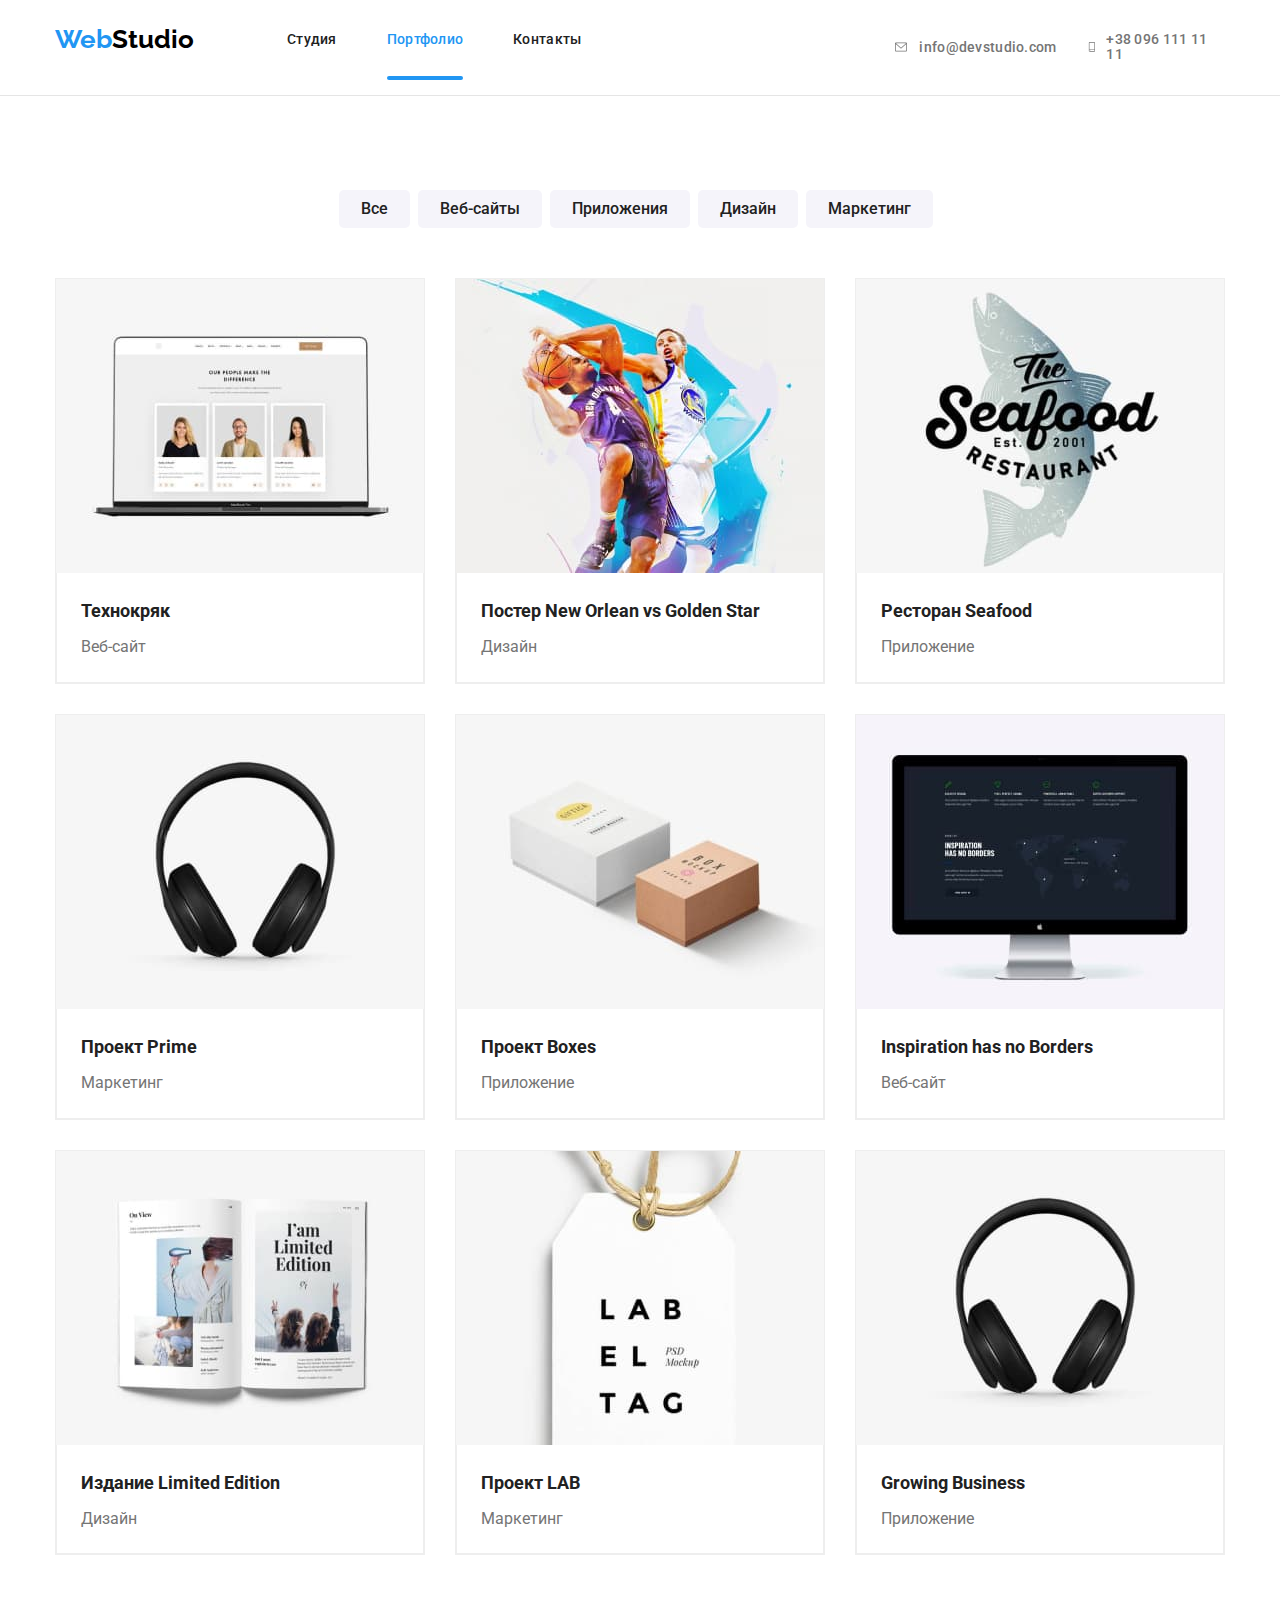
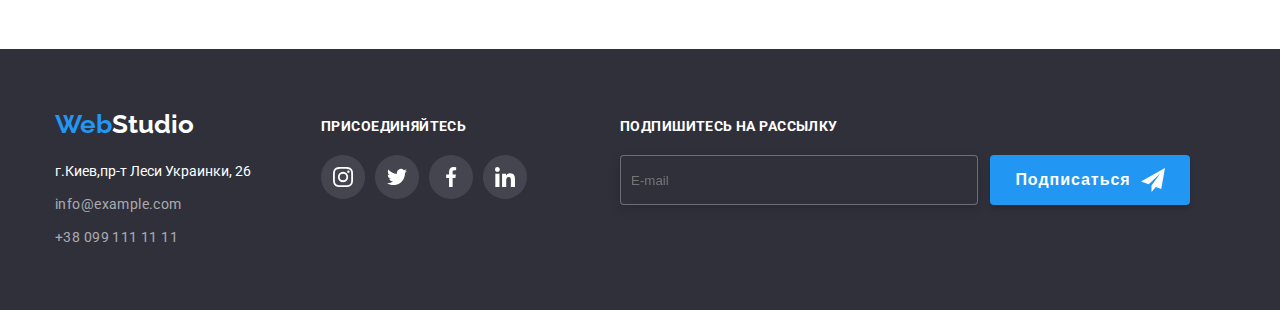
==== portfolio.html @ 4535de9e "Копия Д.З. №7" ====
<!DOCTYPE html>
<html lang="en">

<head>
    <meta charset="UTF-8">
    <meta http-equiv="X-UA-Compatible" content="IE=edge">
    <meta name="viewport" content="width=device-width, initial-scale=1.0">
    <title>Портфолио</title>
    <link
        href="https://fonts.googleapis.com/css2?family=Raleway:wght@700&family=Roboto:wght@400;500;700;900&display=swap"
        rel="stylesheet">
    <link rel="stylesheet" href="https://cdnjs.cloudflare.com/ajax/libs/modern-normalize/1.1.0/modern-normalize.min.css"
        integrity="sha512-wpPYUAdjBVSE4KJnH1VR1HeZfpl1ub8YT/NKx4PuQ5NmX2tKuGu6U/JRp5y+Y8XG2tV+wKQpNHVUX03MfMFn9Q=="
        crossorigin="anonymous" referrerpolicy="no-referrer" />
    <link rel="stylesheet" href="./CSS/main.min.css">
</head>

<body class="page">
    <!--Шапка с основной навигацией-->
    <header class="header">
        <div class="container site-header">
            <nav class="site-header__nav">
                <a href="./index.html" class="site-header__logo"><span class="site-header__logo--web">Web</span><span
                        class="site-header__logo--studio">Studio</span></a>
                <ul class="site-navigation">
                    <li class="site-navigation__reference"><a href="./index.html"
                            class="site-navigation__reference--link">Студия</a></li>
                    <li class="site-navigation__reference"><a href="./portfolio.html"
                            class="site-navigation__reference--current"> Портфолио</a></li>
                    <li class="site-navigation__reference"><a href=""
                            class="site-navigation__reference--last">Контакты</a>
                    </li>
                </ul>

            </nav>

            <ul class="header-contacts">
                <li class="header-contacts__contact"><a href="mailto:info@devstudio.com" class="header-contacts__mail">
                        <svg class="header-contacts__mail--icon" width="16" height="12">
                            <use href="./images/symbol.svg#envelope"></use>
                        </svg>info@devstudio.com</a>
                </li>
                <li class="header-contacts__contact"><a href="tel:+380961111111" class="header-contacts__phone"> <svg
                            class="header-contacts__phone--icon" width="10" height="16">
                            <use href="./images/symbol.svg#smartphone"></use>
                        </svg>+38 096 111 11 11</a></li>
            </ul>
        </div>
    </header>
    <!-- Основной контент -->
    <main>
        <!-- Секция фильтра -->
        <section class="section">

            <h1 class="hidden">Портфолио</h1>

            <div class="container">
                <ul class="list-btn">
                    <li class="button"> <button type="button" class="btn">Все</button></li>
                    <li class="button"> <button type="button" class="btn">Веб-сайты</button></li>
                    <li class="button"> <button type="button" class="btn">Приложения</button></li>
                    <li class="button"> <button type="button" class="btn">Дизайн</button></li>
                    <li class="button"> <button type="button" class="btn">Маркетинг</button></li>
                </ul>

                <!--секция карточек-->

                <ul class="portfolio">
                    <div class="portfolio__card">
                        <li class="portfolio__element">
                            <div class="portfolio__conteiner">
                                <p class="portfolio__text">
                                    Ресурс предлагает комплексные предложения с разным уровнем функционала и сервисов.
                                    Все это позволит посетителю получить
                                    исчерпывающие сведения о компании или частном лице.
                                </p>
                            </div>

                            <img src="./images/technocrack.jpg" alt="Открытый MacBook" width="370"
                                class="portfolio__images" />
                            <div class="portfolio__title">
                                <h2 class="portfolio__header">Технокряк</h2>
                                <p class="portfolio__desc">Веб-сайт</p>
                            </div>


                        </li>
                    </div>
                    <div class="portfolio__card">
                        <li class="portfolio__element">
                            <div class="portfolio__conteiner">
                                <p class="portfolio__text">
                                    Ресурс предлагает комплексные предложения с разным уровнем функционала и сервисов.
                                    Все это позволит посетителю получить
                                    исчерпывающие сведения о компании или частном лице.
                                </p>
                            </div>
                            <img src="./images/poster.jpg" alt="Два человека играют в баскетбол" width="370"
                                class="portfolio__images" />
                            <div class="portfolio__title">
                                <h2 class="portfolio__header">Постер New Orlean vs Golden Star</h2>
                                <p class="portfolio__desc">Дизайн</p>
                            </div>

                        </li>
                    </div>
                    <div class="portfolio__card">
                        <li class="portfolio__element">
                            <div class="portfolio__conteiner">
                                <p class="portfolio__text">
                                    Ресурс предлагает комплексные предложения с разным уровнем функционала и сервисов.
                                    Все это позволит посетителю получить
                                    исчерпывающие сведения о компании или частном лице.
                                </p>
                            </div>
                            <img src="./images/restaurant.jpg" alt="Логотип ресторана с рыбой" width="370"
                                class="portfolio__images" />
                            <div class="portfolio__title">
                                <h2 class="portfolio__header">Ресторан Seafood</h2>
                                <p class="portfolio__desc">Приложение</p>
                            </div>

                        </li>
                    </div>
                    <div class="portfolio__card">
                        <li class="portfolio__element">
                            <div class="portfolio__conteiner">
                                <p class="portfolio__text">
                                    Ресурс предлагает комплексные предложения с разным уровнем функционала и сервисов.
                                    Все это позволит посетителю получить
                                    исчерпывающие сведения о компании или частном лице.
                                </p>
                            </div>
                            <img src="./images/prime.jpg" alt="чёрные наушники" width="370" class="portfolio__images" />
                            <div class="portfolio__title">
                                <h2 class="portfolio__header">Проект Prime</h2>
                                <p class="portfolio__desc">Маркетинг</p>
                            </div>

                        </li>
                    </div>
                    <div class="portfolio__card">
                        <li class="portfolio__element">
                            <div class="portfolio__conteiner">
                                <p class="portfolio__text">
                                    Ресурс предлагает комплексные предложения с разным уровнем функционала и сервисов.
                                    Все это позволит посетителю получить
                                    исчерпывающие сведения о компании или частном лице.
                                </p>
                            </div>
                            <img src="./images/boxes.jpg" alt="белая и коричневые коробки" width="370"
                                class="portfolio__images" />
                            <div class="portfolio__title">
                                <h2 class="portfolio__header">Проект Boxes</h2>
                                <p class="portfolio__desc">Приложение</p>
                            </div>

                        </li>
                    </div>
                    <div class="portfolio__card">
                        <li class="portfolio__element">
                            <div class="portfolio__conteiner">
                                <p class="portfolio__text">
                                    Ресурс предлагает комплексные предложения с разным уровнем функционала и сервисов.
                                    Все это позволит посетителю получить
                                    исчерпывающие сведения о компании или частном лице.
                                </p>
                            </div>
                            <img src="./images/Inspiration.jpg" alt="iMac" width="370" class="portfolio__images" />
                            <div class="portfolio__title">
                                <h2 class="portfolio__header">Inspiration has no Borders</h2>
                                <p class="portfolio__desc">Веб-сайт</p>
                            </div>

                        </li>
                    </div>
                    <div class="portfolio__card">
                        <li class="portfolio__element">
                            <div class="portfolio__conteiner">
                                <p class="portfolio__text">
                                    Ресурс предлагает комплексные предложения с разным уровнем функционала и сервисов.
                                    Все это позволит посетителю получить
                                    исчерпывающие сведения о компании или частном лице.
                                </p>
                            </div>
                            <img src="./images/edition.jpg" alt="открытый журнал" width="370"
                                class="portfolio__images" />
                            <div class="portfolio__title">
                                <h2 class="portfolio__header">Издание Limited Edition</h2>
                                <p class="portfolio__desc">Дизайн</p>
                            </div>

                        </li>
                    </div>
                    <div class="portfolio__card">
                        <li class="portfolio__element">
                            <div class="portfolio__conteiner">
                                <p class="portfolio__text">
                                    Ресурс предлагает комплексные предложения с разным уровнем функционала и сервисов.
                                    Все это позволит посетителю получить
                                    исчерпывающие сведения о компании или частном лице.
                                </p>
                            </div>
                            <img src="./images/lab.jpg" alt="бирка" width="370" class="portfolio__images" />
                            <div class="portfolio__title">
                                <h2 class="portfolio__header">Проект LAB</h2>
                                <p class="portfolio__desc">Маркетинг</p>
                            </div>

                        </li>
                    </div>
                    <div class="portfolio__card">
                        <li class="portfolio__element">
                            <div class="portfolio__conteiner">
                                <p class="portfolio__text">
                                    Ресурс предлагает комплексные предложения с разным уровнем функционала и сервисов.
                                    Все это позволит посетителю получить
                                    исчерпывающие сведения о компании или частном лице.
                                </p>
                            </div>
                            <img src="./images/prime.jpg" alt="открыты MacBook с Веб-сайт Growing Business" width="370"
                                class="portfolio__images" />
                            <div class="portfolio__title">
                                <h2 class="portfolio__header">Growing Business</h2>
                                <p class="portfolio__desc">Приложение</p>
                            </div>

                        </li>
                    </div>
                </ul>
            </div>

        </section>
    </main>
    <!--Подвал-->
    <footer class="footer">
        <div class="container basement-nav">
            <div class="footer-contacts">
                <div class="footer-logo">
                    <a href="" class="footer-logo__link"><span class="footer-logo__link--web">Web</span><span
                            class="footer-logo__link--studio">Studio</span></a>
                </div>
                <address class="footer-address">
                    <ul class="footer-address__list">
                        <li class="footer-address__link"><a href=https://goo.gl/maps/S9nAgRy4S3eJK2nv7 target="_blank"
                                rel="noopener noreferrer" class="footer-address__link">
                                г.Киев,пр-т Леси Украинки, 26</a>
                        </li>
                        <li class="footer-address__contact"><a href="mailto:info@example.com"
                                class="footer-address__contact--link">info@example.com</a>
                        </li>
                        <li class="footer-address__contact"><a href="tel:+380991111111"
                                class="footer-address__contact--link">+38 099
                                111 11
                                11</a>
                        </li>
                    </ul>
                </address>
            </div>
            <div class="footer-network">
                <h3 class="footer-network__header">присоединяйтесь</h3>
                <ul class="footer-network__list">
                    <li class="footer-network__icon"><a href="" class="footer-network__link">
                            <svg width="20" height="20">
                                <use href="./images/symbol.svg#instagram1"></use>
                            </svg>
                        </a></li>
                    <li class="footer-network__icon"><a href="" class="footer-network__link"><svg width="20"
                                height="20">
                                <use href="./images/symbol.svg#twitter1"></use>
                            </svg></a></li>
                    <li class="footer-network__icon"><a href="" class="footer-network__link"><svg width="20"
                                height="20">
                                <use href="./images/symbol.svg#facebook1"></use>
                            </svg></a></li>
                    <li class="footer-network__icon"><a href="" class="footer-network__link"><svg width="20"
                                height="20">
                                <use href="./images/symbol.svg#linkedin1"></use>
                            </svg></a></li>
                </ul>
            </div>
            <div class="footer-subscribe">
                <h2 class="footer-subscribe__header">Подпишитесь на рассылку</h2>
                <form class="footer-subscribe__form">
                    <div class="footer-subscribe__box">
                        <label for="mail"></label>
                        <input type="text" name="mail" id="mail" placeholder="E-mail">
                        <button type="submit" class="footer-subscribe__btn">Подписаться
                            <svg class="footer-subscribe__icon" width="24" height="24">
                                <use href="./images/defs.svg#icon-send"></use>
                            </svg>
                        </button>
                    </div>
                </form>
            </div>
        </div>
    </footer>
</body>

</html>
---- CSS/main.min.css ----
html{-webkit-box-sizing:border-box;box-sizing:border-box}*,*::before,*::after{-webkit-box-sizing:inherit;box-sizing:inherit;margin:0px;padding:0px}.site-header__logo,.footer-logo__link,.site-navigation__reference--link,.site-navigation__reference--last,.header-contacts__mail,.footer-address__contact,.footer-address__link,.footer-address__contact--link,.list-icon{text-decoration:none}.page{color:var(--primary-text-color);font-family:Roboto,sans-serif}:root{--primary-text-color: #757575;--title-text-color: #212121;--accent-color: #2196f3;--background-color-footer-hero: #2f303a;--white-color: #ffffff;--footer-contact-color: rgba(255, 255, 255, 0.6);--background-color-team: #f5f4fa;--black-color: #000000;--color-border: #eeeeee;--color-bottom: #e5e5e5;--border-color-client: #afb1b8;--animation-time: cubic-bezier(0.4, 0, 0.2, 1)}.container{width:1200px;padding-left:15px;padding-right:15px;margin-left:auto;margin-right:auto}header{border-bottom:1px solid var(--color-bottom);display:-webkit-box;display:-ms-flexbox;display:flex;-webkit-box-align:baseline;-ms-flex-align:baseline;align-items:baseline}.container.site-header{display:-webkit-box;display:-ms-flexbox;display:flex}.site-header__nav{display:-webkit-box;display:-ms-flexbox;display:flex}.site-header__logo{font-family:"Raleway";font-weight:700;font-size:26px;line-height:1.19;padding-top:24px;padding-bottom:25px;color:var(--title-text-color)}.site-header__logo--web{color:var(--accent-color)}.site-header__logo--studio{color:var(--black-color)}.footer-logo__link--studio{color:var(--white-color)}.site-navigation{display:-webkit-box;display:-ms-flexbox;display:flex;margin:0px;list-style:none;font-style:normal;padding:0px;margin-left:93px}.site-navigation__reference :hover,.site-navigation__reference :focus{color:var(--accent-color)}.site-navigation__reference:last-child{margin-right:0px}.site-navigation__reference{-webkit-transition:250ms var(--animation-time);transition:250ms var(--animation-time)}.site-navigation__reference{margin-right:50px}.site-navigation__reference--current{color:var(--accent-color);padding-top:32px;padding-bottom:32px;font-weight:500;font-size:14px;line-height:1.14;letter-spacing:.02em;display:-webkit-box;display:-ms-flexbox;display:flex;-ms-flex-wrap:wrap;flex-wrap:wrap;display:block;text-decoration:none;position:relative;-webkit-transition:250ms var(--animation-time);transition:250ms var(--animation-time)}.site-navigation__reference--current::after{content:"";position:absolute;display:block;bottom:0;width:100%;height:4px;background:var(--accent-color);border-radius:2px;opacity:1;-webkit-transition:250ms var(--animation-time);transition:250ms var(--animation-time)}.site-navigation__reference--link{color:var(--title-text-color);padding-top:32px;padding-bottom:32px;font-weight:500;font-size:14px;line-height:1.14;letter-spacing:.02em;display:-webkit-box;display:-ms-flexbox;display:flex;-ms-flex-wrap:wrap;flex-wrap:wrap;display:block;-webkit-transition:250ms var(--animation-time);transition:250ms var(--animation-time)}.site-navigation__reference--last{color:var(--title-text-color);padding-top:32px;padding-bottom:32px;font-weight:500;font-size:14px;line-height:1.14;letter-spacing:.02em;display:-webkit-box;display:-ms-flexbox;display:flex;-ms-flex-wrap:wrap;flex-wrap:wrap;display:block;-webkit-transition:250ms var(--animation-time);transition:250ms var(--animation-time)}.header-contacts{display:-webkit-box;display:-ms-flexbox;display:flex;-webkit-box-align:center;-ms-flex-align:center;align-items:center;list-style:none;margin:0px;padding:0px}.header-contacts__phone:hover,.header-contacts__phone:focus{color:var(--accent-color);fill:var(--accent-color)}.header-contacts__mail:hover,.header-contacts__mail:focus{color:var(--accent-color);fill:var(--accent-color)}.header-contacts__phone{color:var(--primary-text-color);display:-webkit-box;display:-ms-flexbox;display:flex;font-weight:500;font-size:14px;line-height:1.1;letter-spacing:.02em;padding-top:32px;padding-bottom:32px;list-style:none;font-style:normal;text-decoration:none;display:flex;-webkit-box-align:center;-ms-flex-align:center;align-items:center;fill:currentColor;-webkit-transition:250ms var(--animation-time);transition:250ms var(--animation-time)}.header-contacts__contact{margin-left:312px;fill:currentColor}.header-contacts__mail{color:var(--primary-text-color);font-weight:500;font-size:14px;padding-top:32px;padding-bottom:32px;line-height:1.1;letter-spacing:.02em;list-style:none;font-style:normal;margin:0px;-webkit-box-align:center;-ms-flex-align:center;align-items:center;-webkit-box-pack:center;-ms-flex-pack:center;justify-content:center;display:-webkit-inline-box;display:-ms-inline-flexbox;display:inline-flex;-webkit-transition:250ms var(--animation-time);transition:250ms var(--animation-time);position:relative;fill:var(--accent-color)}.header-contacts__mail--icon{margin-right:10px;fill:currentColor}.header-contacts__phone--icon{margin-right:10px;fill:currentColor}.header-contacts__contact:last-child{margin-left:30px}.hero{background:var(--background-color-footer-hero);background-image:-webkit-gradient(linear, left top, right top, from(rgba(47, 48, 58, 0.4)), to(rgba(47, 48, 58, 0.4))),url(../images/team.jpg);background-image:linear-gradient(to right, rgba(47, 48, 58, 0.4), rgba(47, 48, 58, 0.4)),url(../images/team.jpg);height:600px;max-width:1600px;background-repeat:no-repeat;background-position:center;background-size:cover;margin-left:auto;margin-right:auto;padding-top:200px;padding-bottom:200px}.hero-button.primary:hover,.hero-button.primary:focus{background-color:var(--accent-color);color:var(--white-color)}.hero-title{color:var(--white-color);width:696px;height:120px;left:452px;top:280px;font-weight:900;font-size:44px;line-height:1.36;text-align:center;letter-spacing:.06em;text-transform:uppercase;margin-top:0px;margin-bottom:30px;margin-left:auto;margin-right:auto}.hero-button.primary{color:var(--white-color);background-color:var(--accent-color);font-family:inherit}.hero-button.primary{width:200px;height:50px;margin:0 auto;display:block;cursor:pointer;padding-top:10px;padding-bottom:10px;padding-left:31px;padding-right:31px;font-weight:700;font-size:16px;line-height:1.87;letter-spacing:.06em;border:0px}.backdrop{position:fixed;top:0;left:0;width:100%;height:100%;background:rgba(0,0,0,.2);z-index:3;-webkit-transition:250ms var(--animation-time);transition:250ms var(--animation-time)}.backdrop.is-hidden{opacity:0;pointer-events:none;visibility:hidden}.section-icon{position:absolute;left:12px;bottom:50%;-webkit-transform:translateY(50%);transform:translateY(50%);fill:var(--title-text-color)}.modal{position:absolute;top:50%;left:50%;-webkit-transform:translate(-50%, -50%);transform:translate(-50%, -50%);width:528px;height:581px;background:var(--white-color);-webkit-box-shadow:0px 1px 3px rgba(0,0,0,.12),0px 1px 1px rgba(0,0,0,.14),0px 2px 1px rgba(0,0,0,.2);box-shadow:0px 1px 3px rgba(0,0,0,.12),0px 1px 1px rgba(0,0,0,.14),0px 2px 1px rgba(0,0,0,.2);border-radius:4px}.modal-close:hover,.modal-close:focus{cursor:pointer;fill:var(--accent-color)}.modal-close{position:fixed;top:8px;right:8px;width:30px;height:30px;border:1px solid rgba(0,0,0,.1);border-radius:50%;fill:var(--black-color);-webkit-transition:250ms var(--animation-time);transition:250ms var(--animation-time)}.modal-container{text-align:center;padding:40px}.modal-title{margin-bottom:30px;font-weight:700;font-size:20px;line-height:1.15;text-align:center;letter-spacing:.03em;color:var(--title-text-color)}.modal-form__check--icon:hover{cursor:pointer}.modal-form__section:nth-last-child(3){margin-bottom:0px}.modal-form__input:focus{border:1px solid var(--accent-color)}.modal-form__input:focus~.section-icon{fill:var(--accent-color)}.modal-form__section{display:-webkit-box;display:-ms-flexbox;display:flex;-webkit-box-orient:vertical;-webkit-box-direction:normal;-ms-flex-direction:column;flex-direction:column;margin-bottom:28px;position:relative;margin-right:0px}.modal-form__section__section:nth-last-child(3){margin-bottom:0px}.modal-form__label{position:absolute;top:-18px;font-weight:400;font-size:12px;line-height:1.16;letter-spacing:.01em;color:var(--primary-text-color)}.modal-form__input{outline:none;padding:20px}.modal-form__section>input{height:40px;border:1px solid rgba(33,33,33,.2);border-radius:4px;padding:11px;padding-left:42px}.modal-form__comment{display:block;margin-bottom:0;margin-right:0px;height:120px;resize:none;border:1px solid rgba(33,33,33,.2);border-radius:4px;padding:11px;outline:none}.modal-form__check{margin-top:20px;margin-bottom:30px;text-align:center}.modal-form__confirm{font-size:14px;line-height:1.71;color:var(--primary-text-color)}.modal-form__confirm>a{margin-left:7px;font-weight:400;font-size:14px;line-height:24px;letter-spacing:.03em;-webkit-text-decoration-line:underline;text-decoration-line:underline;color:var(--accent-color)}.modal-form__check--input{position:absolute;width:1px;height:1px;margin:-1px;border:0;padding:0;clip:rect(0 0 0 0);overflow:hidden}.modal-form__check--input:checked+.modal-form__check--icon{background-color:var(--accent-color);background-origin:border-box;border-color:var(--accent-color);fill:var(--white-color)}.modal-form__check--icon{width:16px;height:15px;border:2px solid var(--title-text-color);border-radius:2px;fill:none;margin-right:7px}.modal-form>button{margin:auto;width:200px;height:50px;background:var(--accent-color);border:none;border-radius:4px;-webkit-box-shadow:0px 4px 4px rgba(0,0,0,.15);box-shadow:0px 4px 4px rgba(0,0,0,.15);font-weight:700;line-height:30px;font-size:16px;letter-spacing:.06em;color:var(--white-color);cursor:pointer}.image-box{display:-webkit-box;display:-ms-flexbox;display:flex;-ms-flex-wrap:wrap;flex-wrap:wrap;list-style:none;font-style:normal;margin:0px;padding:0px}.box-icon{display:-webkit-box;display:-ms-flexbox;display:flex;list-style:none;font-style:normal;-webkit-box-pack:justify;-ms-flex-pack:justify;justify-content:space-between;margin:0px;padding:0px}.box-icon__picture{display:-webkit-box;display:-ms-flexbox;display:flex;-webkit-box-pack:center;-ms-flex-pack:center;justify-content:center;padding:25px 100px;border-radius:4px;margin-bottom:30px;width:270px;height:120px;background-color:var(--background-color-team)}.section{padding-top:94px;padding-bottom:94px}.section:nth-child(0n+2){padding-bottom:0px}.hidden{display:none}.box-icon__header{color:var(--title-text-color);font-weight:700;font-size:14px;line-height:1.14;margin-bottom:10px;text-transform:uppercase;margin-top:0px}.box-icon__information{display:inline-block;margin-right:30px;width:270px;list-style:none;line-height:1.71}.box-icon__information:last-child{margin-right:0px}.box-icon__subtitle{font-size:14px;line-height:1.71;margin:0;letter-spacing:.03em}.image-box__picture{margin-right:30px;position:relative}.image-box__section{position:absolute;bottom:0;width:100%;height:70px;background:rgba(47,48,58,.8);-webkit-transition:-webkit-transform 250ms ease;transition:-webkit-transform 250ms ease;transition:transform 250ms ease;transition:transform 250ms ease, -webkit-transform 250ms ease}.image-box__subtitle{font-weight:700;font-size:14px;line-height:16px;padding-top:27px;text-align:center;letter-spacing:.03em;text-transform:uppercase;color:var(--white-color)}.portfolio__title{padding-left:24px;padding-top:20px;padding-bottom:20px;border:1px solid var(--color-border);border-top:none;position:relative;background-color:var(--white-color);z-index:2}.image-box__picture:last-child{margin-right:0px}.subtitle{color:var(--title-text-color);font-weight:700;font-size:36px;line-height:1.16;text-align:center;margin-bottom:50px;margin-top:0px}.team{background-color:var(--background-color-team);height:708px;margin-left:auto;margin-right:auto;padding-top:94px;padding-bottom:94px}.team__section:hover{cursor:pointer;-webkit-box-shadow:0px 1px 1px rgba(0,0,0,.12),0px 4px 4px rgba(0,0,0,.06),1px 4px 6px rgba(0,0,0,.16);box-shadow:0px 1px 1px rgba(0,0,0,.12),0px 4px 4px rgba(0,0,0,.06),1px 4px 6px rgba(0,0,0,.16)}.team__link:hover,.team__link:focus{fill:var(--white-color);background-color:var(--accent-color);border-radius:50%}.team__section:last-child{margin-right:0px}.team__header{color:var(--title-text-color);font-weight:700;font-size:36px;line-height:1.16;text-align:center;margin-bottom:50px;margin-top:0px}.team__list{display:-webkit-box;display:-ms-flexbox;display:flex;-ms-flex-wrap:wrap;flex-wrap:wrap;list-style:none;font-style:normal;margin:0px;padding:0px}.team__network{text-decoration:none;display:inline-block;margin-right:10px}.team__links{display:-webkit-box;display:-ms-flexbox;display:flex;list-style:none;-webkit-box-pack:center;-ms-flex-pack:center;justify-content:center}.team__icon{width:20px;height:20px;color:var(--white-color)}.team__link{width:44px;height:44px;border-radius:50%;display:-webkit-box;display:-ms-flexbox;display:flex;-webkit-box-pack:center;-ms-flex-pack:center;justify-content:center;-webkit-box-align:center;-ms-flex-align:center;align-items:center;fill:var(--border-color-client);-webkit-transition:250ms var(--animation-time);transition:250ms var(--animation-time)}.team__name{color:var(--title-text-color);font-weight:500;font-size:16px;line-height:1.18;margin-top:0px;margin-bottom:10px;text-align:center}.team__section{background-color:var(--white-color);margin-bottom:94px;margin-right:30px;-webkit-box-shadow:0px 1px 1px rgba(0,0,0,.12),0px 4px 4px rgba(0,0,0,.06),1px 4px 6px rgba(0,0,0,.16);box-shadow:0px 1px 1px rgba(0,0,0,.12),0px 4px 4px rgba(0,0,0,.06),1px 4px 6px rgba(0,0,0,.16)}.team__container{padding-top:30px;padding-bottom:30px}.team__text{font-weight:400;font-size:16px;line-height:1.18;margin:0px;text-align:center;margin-bottom:16px}.client__icon{-webkit-box-pack:center;-ms-flex-pack:center;justify-content:center;border-radius:4px;fill:currentColor;-webkit-transition:250ms var(--animation-time);transition:250ms var(--animation-time)}.client__icon:hover,.client__icon:focus{fill:var(--accent-color);border-color:var(--accent-color)}.client__logo{list-style:none;-webkit-box-pack:center;-ms-flex-pack:center;justify-content:center;display:-webkit-box;display:-ms-flexbox;display:flex}.section-clients{padding-top:94px;padding-bottom:94px}.client__header{font-size:36px;line-height:1.16;text-align:center;letter-spacing:.03em;color:var(--title-text-color);margin-top:0px;margin-bottom:50px}.client__section{display:-webkit-box;display:-ms-flexbox;display:flex;-webkit-box-pack:center;-ms-flex-pack:center;justify-content:center;text-align:center}.client__link{margin-right:30px;-webkit-box-pack:center;-ms-flex-pack:center;justify-content:center;width:170px;height:92px;border:1px solid var(--border-color-client);border-radius:4px;display:-webkit-box;display:-ms-flexbox;display:flex;-webkit-box-align:center;-ms-flex-align:center;align-items:center;color:var(--border-color-client);-webkit-transition:250ms var(--animation-time);transition:250ms var(--animation-time)}.client__link:hover,.client__link:focus{border:1px solid var(--accent-color);color:var(--accent-color)}.footer-network{width:206px;height:80px;display:-webkit-box;display:-ms-flexbox;display:flex;margin-left:70px;-ms-flex-wrap:wrap;flex-wrap:wrap}.footer-network__icon:focus,.footer-network__icon:hover{fill:var(--accent-color)}.footer-network__link:hover,.footer-network__link:focus{fill:var(--white-color);background-color:var(--accent-color);border-radius:50%}.footer-network__header{font-weight:700;font-size:14px;line-height:1.14;letter-spacing:.03em;text-transform:uppercase;color:var(--white-color);margin-bottom:20px;padding-top:10px;margin-top:0px;background-position:center}.footer-network__list{display:-webkit-box;display:-ms-flexbox;display:flex;-webkit-box-align:center;-ms-flex-align:center;align-items:center}.footer-network__icon{list-style:none;margin-right:10px}.footer-network__link{display:-webkit-box;display:-ms-flexbox;display:flex;-webkit-box-pack:center;-ms-flex-pack:center;justify-content:center;-webkit-box-align:center;-ms-flex-align:center;align-items:center;border-radius:50%;background:rgba(255,255,255,.1);width:44px;height:44px;fill:var(--white-color);-webkit-transition:250ms var(--animation-time);transition:250ms var(--animation-time)}.footer{background:var(--background-color-footer-hero);padding-top:60px;padding-bottom:60px;display:-webkit-box;display:-ms-flexbox;display:flex}.basement-nav{display:-webkit-box;display:-ms-flexbox;display:flex}footer{display:-webkit-box;display:-ms-flexbox;display:flex}.footer-address__link{color:var(--white-color);font-size:14px;line-height:1.71;margin-bottom:9px;-webkit-transition:250ms var(--animation-time);transition:250ms var(--animation-time)}.footer-address__link :hover,.footer-address__link :focus{color:var(--accent-color)}.footer-address__contact:last-child{margin-bottom:0px}.footer-address__contact{color:var(--footer-contact-color);font-size:14px;line-height:1.71;margin-bottom:9px;letter-spacing:.03em;-webkit-transition:250ms var(--animation-time);transition:250ms var(--animation-time)}.footer-address__contact :hover,.footer-address__contact :focus{color:var(--accent-color)}.footer-address__contact--link:last-child{margin-bottom:0px}.footer-address__contact--link{color:var(--footer-contact-color);font-size:14px;line-height:1.71;margin-bottom:9px;letter-spacing:.03em;-webkit-transition:250ms var(--animation-time);transition:250ms var(--animation-time)}.footer-logo__link{font-family:"Raleway";font-weight:700;font-size:26px;line-height:1.19;padding-top:24px;padding-bottom:25px;color:var(--title-text-color)}.footer-logo{margin-bottom:20px}.footer-logo__link--web{color:var(--accent-color)}.footer-logo__link--studio{color:var(--white-color)}.footer-subscribe__header{color:var(--white-color);font-weight:700;font-size:14px;line-height:1.14;padding-top:10px;margin-bottom:20px;text-align:start;letter-spacing:.03em;text-transform:uppercase}.footer-subscribe{margin-left:93px}.footer-subscribe__box{display:-webkit-box;display:-ms-flexbox;display:flex}.footer-subscribe__box__box::-webkit-input-placeholder{font-weight:400;font-size:16px;line-height:1.25;letter-spacing:.03em;font-style:normal}.footer-subscribe__box__box::-moz-placeholder{font-weight:400;font-size:16px;line-height:1.25;letter-spacing:.03em;font-style:normal}.footer-subscribe__box__box:-ms-input-placeholder{font-weight:400;font-size:16px;line-height:1.25;letter-spacing:.03em;font-style:normal}.footer-subscribe__box__box::-ms-input-placeholder{font-weight:400;font-size:16px;line-height:1.25;letter-spacing:.03em;font-style:normal}.footer-subscribe__box__box::placeholder{font-weight:400;font-size:16px;line-height:1.25;letter-spacing:.03em;font-style:normal}.footer-subscribe__box>input{padding-left:10px;width:358px;height:50px;background:var(--background-color-footer-hero);color:rgba(255,255,255,.6);border:1px solid rgba(255,255,255,.3);border-radius:4px;-webkit-filter:drop-shadow(0px 4px 4px rgba(0, 0, 0, 0.15));filter:drop-shadow(0px 4px 4px rgba(0, 0, 0, 0.15))}.footer-subscribe__btn{display:-webkit-box;display:-ms-flexbox;display:flex;-webkit-box-pack:center;-ms-flex-pack:center;justify-content:center;-webkit-box-align:center;-ms-flex-align:center;align-items:center;margin-left:12px;width:200px;height:50px;font-weight:700;font-size:16px;line-height:1.87;letter-spacing:.06em;background:var(--accent-color);border-radius:4px;color:var(--white-color);-webkit-box-shadow:0px 4px 4px rgba(0,0,0,.15);box-shadow:0px 4px 4px rgba(0,0,0,.15);cursor:pointer;border:none}.footer-subscribe__icon{margin-left:10px}.footer-address__list{list-style:none;font-style:normal;margin:0;padding:0px}.btn{color:var(--title-text-color);background-color:var(--background-color-team);font-weight:500;font-size:16px;line-height:1.62;cursor:pointer;font-family:inherit;border:none;padding-top:6px;padding-bottom:6px;padding-left:22px;padding-right:22px;border-radius:5px;-webkit-transition:250ms var(--animation-time);transition:250ms var(--animation-time)}.button{margin-right:8px;-webkit-transition:250ms var(--animation-time);transition:250ms var(--animation-time)}.button :hover,.button :focus{color:var(--white-color);background-color:var(--accent-color)}.list-btn{display:-webkit-box;display:-ms-flexbox;display:flex;-ms-flex-wrap:wrap;flex-wrap:wrap;list-style:none;font-style:normal;padding:0px;-webkit-box-pack:center;-ms-flex-pack:center;justify-content:center;margin-bottom:50px;margin-top:0px}.portfolio{display:-webkit-box;display:-ms-flexbox;display:flex;-ms-flex-wrap:wrap;flex-wrap:wrap;list-style:none;font-style:normal;margin:0px;padding:0px}.portfolio__card{width:370px;margin-right:30px;margin-bottom:30px;border:1px solid var(--color-border)}.portfolio__card:nth-child(3n){margin-right:0px}.portfolio__card:nth-last-child(-n+3){margin-bottom:0px}.portfolio__element{position:relative;overflow:hidden;z-index:1;-webkit-transition:250ms var(--timing-function);transition:250ms var(--timing-function)}.portfolio__element:hover .portfolio__conteiner{-webkit-transform:translatey(0);transform:translatey(0)}.portfolio__element:hover,.portfolio__element:focus{cursor:pointer;-webkit-box-shadow:0px 1px 1px rgba(0,0,0,.12),0px 4px 4px rgba(0,0,0,.06),1px 4px 6px rgba(0,0,0,.16);box-shadow:0px 1px 1px rgba(0,0,0,.12),0px 4px 4px rgba(0,0,0,.06),1px 4px 6px rgba(0,0,0,.16)}.portfolio__conteiner{position:absolute;bottom:109px;width:100%;height:294px;padding:63px 24px;background:rgba(33,150,243,.9);-webkit-transform:translateY(100%);transform:translateY(100%);-webkit-transition:250ms var(--animation-time);transition:250ms var(--animation-time)}.portfolio__text{font-weight:400;font-size:18px;line-height:28px;letter-spacing:.03em;color:var(--white-color)}.portfolio__images{display:block}.portfolio__title{padding-left:24px;padding-top:20px;padding-bottom:20px;border:1px solid var(--color-border);border-top:none;position:relative;background-color:var(--white-color);z-index:2}.portfolio__header{color:var(--title-text-color);font-weight:700;font-size:18px;line-height:2;margin:0;padding-bottom:3px}.portfolio__desc{color:var(--primary-text-color);font-size:16px;line-height:1.87;margin:0}/*# sourceMappingURL=main.min.css.map */
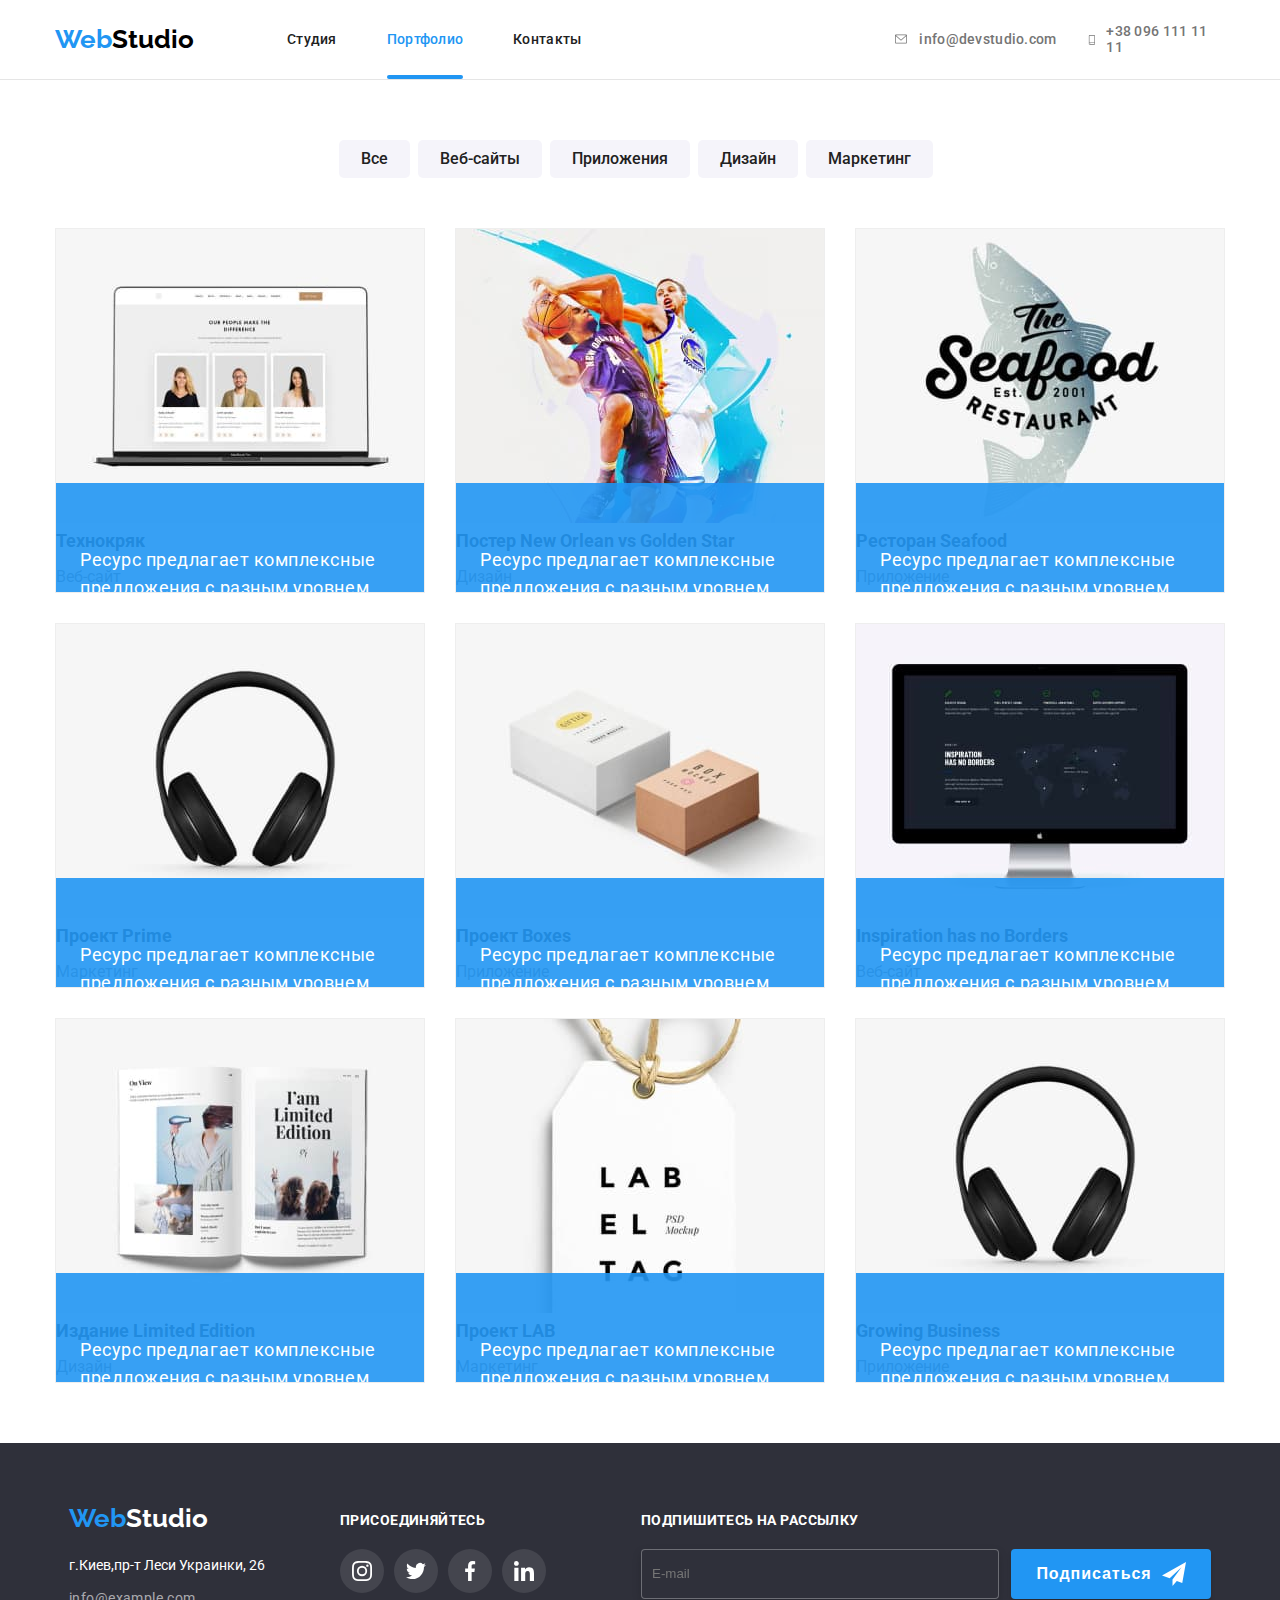
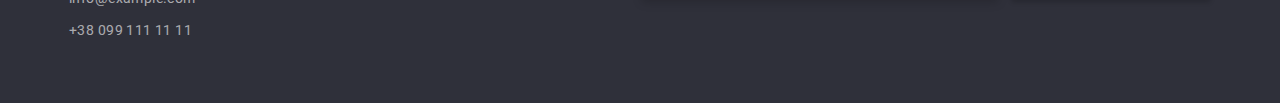
==== commit 219c104e: "Правка" ====
--- a/portfolio.html
+++ b/portfolio.html
@@ -22,6 +22,49 @@
             <nav class="site-header__nav">
                 <a href="./index.html" class="site-header__logo"><span class="site-header__logo--web">Web</span><span
                         class="site-header__logo--studio">Studio</span></a>
+                <button type="button" class="header__menu is-open" data-menu-button aria-expanded="false"
+                    aria-controls="menu-modal" data-menu-button="">
+                    <svg width="24" height="16" aria-label="Переключатель мобильного меню">
+                        <use class="header__menu--close" href="./images/sym.svg#close_24px"></use>
+                        <use class="header__menu--open" href="./images/sym.svg#menu_24px"></use>
+                    </svg>
+                </button>
+                <div class="menu-modal is-open" data-menu id="menu-modal">
+                    <ul>
+                        <li class="menu-modal__item">
+                            <a href="./index.html" class="menu-modal__link">Студия</a>
+                        </li>
+                        <li class="menu-modal__item">
+                            <a href="./portfolio.html" class="menu-modal__link menu-modal_link--current">Портфолио</a>
+                        </li>
+                        <li class="menu-modal__item">
+                            <a href="" class="menu-modal__link">Контакты</a>
+                        </li>
+                    </ul>
+                    <ul>
+                        <li class="menu-modal__contacts--item"> <a href="tel:+380961111111"
+                                class="contacts__link contacts__link--color"> +38 096
+                                111 11 11</a>
+                        </li>
+                        <li class="menu-modal__contacts--item">
+                            <a href="mailto:info@devstudio.com" class="contacts__link"> info@devstudio.com</a>
+                        </li>
+                    </ul>
+                    <ul class="menu-modal__social">
+                        <li class="menu-modal__social--network">
+                            <a href="" class="menu-modal__social--border">Instagram </a>
+                        </li>
+                        <li class="menu-modal__social--network">
+                            <a href="" class="menu-modal__social--border">Twitter </a>
+                        </li>
+                        <li class="menu-modal__social--network">
+                            <a href="" class="menu-modal__social--border">Facebook</a>
+                        </li>
+                        <li class="menu-modal__social--network">
+                            <a href="" class="menu-modal__social--border">LinkedIn</a>
+                        </li>
+                    </ul>
+                </div>
                 <ul class="site-navigation">
                     <li class="site-navigation__reference"><a href="./index.html"
                             class="site-navigation__reference--link">Студия</a></li>
@@ -284,7 +327,7 @@
                 <form class="footer-subscribe__form">
                     <div class="footer-subscribe__box">
                         <label for="mail"></label>
-                        <input type="text" name="mail" id="mail" placeholder="E-mail">
+                        <input class="footer-subscribe__input" type="text" name="mail" id="mail" placeholder="E-mail">
                         <button type="submit" class="footer-subscribe__btn">Подписаться
                             <svg class="footer-subscribe__icon" width="24" height="24">
                                 <use href="./images/defs.svg#icon-send"></use>
@@ -295,6 +338,7 @@
             </div>
         </div>
     </footer>
+    <script src="./js/menu.js"></script>
 </body>
 
 </html>--- a/CSS/main.min.css
+++ b/CSS/main.min.css
@@ -1 +1 @@
-html{-webkit-box-sizing:border-box;box-sizing:border-box}*,*::before,*::after{-webkit-box-sizing:inherit;box-sizing:inherit;margin:0px;padding:0px}.site-header__logo,.footer-logo__link,.site-navigation__reference--link,.site-navigation__reference--last,.header-contacts__mail,.footer-address__contact,.footer-address__link,.footer-address__contact--link,.list-icon{text-decoration:none}.page{color:var(--primary-text-color);font-family:Roboto,sans-serif}:root{--primary-text-color: #757575;--title-text-color: #212121;--accent-color: #2196f3;--background-color-footer-hero: #2f303a;--white-color: #ffffff;--footer-contact-color: rgba(255, 255, 255, 0.6);--background-color-team: #f5f4fa;--black-color: #000000;--color-border: #eeeeee;--color-bottom: #e5e5e5;--border-color-client: #afb1b8;--animation-time: cubic-bezier(0.4, 0, 0.2, 1)}.container{width:1200px;padding-left:15px;padding-right:15px;margin-left:auto;margin-right:auto}header{border-bottom:1px solid var(--color-bottom);display:-webkit-box;display:-ms-flexbox;display:flex;-webkit-box-align:baseline;-ms-flex-align:baseline;align-items:baseline}.container.site-header{display:-webkit-box;display:-ms-flexbox;display:flex}.site-header__nav{display:-webkit-box;display:-ms-flexbox;display:flex}.site-header__logo{font-family:"Raleway";font-weight:700;font-size:26px;line-height:1.19;padding-top:24px;padding-bottom:25px;color:var(--title-text-color)}.site-header__logo--web{color:var(--accent-color)}.site-header__logo--studio{color:var(--black-color)}.footer-logo__link--studio{color:var(--white-color)}.site-navigation{display:-webkit-box;display:-ms-flexbox;display:flex;margin:0px;list-style:none;font-style:normal;padding:0px;margin-left:93px}.site-navigation__reference :hover,.site-navigation__reference :focus{color:var(--accent-color)}.site-navigation__reference:last-child{margin-right:0px}.site-navigation__reference{-webkit-transition:250ms var(--animation-time);transition:250ms var(--animation-time)}.site-navigation__reference{margin-right:50px}.site-navigation__reference--current{color:var(--accent-color);padding-top:32px;padding-bottom:32px;font-weight:500;font-size:14px;line-height:1.14;letter-spacing:.02em;display:-webkit-box;display:-ms-flexbox;display:flex;-ms-flex-wrap:wrap;flex-wrap:wrap;display:block;text-decoration:none;position:relative;-webkit-transition:250ms var(--animation-time);transition:250ms var(--animation-time)}.site-navigation__reference--current::after{content:"";position:absolute;display:block;bottom:0;width:100%;height:4px;background:var(--accent-color);border-radius:2px;opacity:1;-webkit-transition:250ms var(--animation-time);transition:250ms var(--animation-time)}.site-navigation__reference--link{color:var(--title-text-color);padding-top:32px;padding-bottom:32px;font-weight:500;font-size:14px;line-height:1.14;letter-spacing:.02em;display:-webkit-box;display:-ms-flexbox;display:flex;-ms-flex-wrap:wrap;flex-wrap:wrap;display:block;-webkit-transition:250ms var(--animation-time);transition:250ms var(--animation-time)}.site-navigation__reference--last{color:var(--title-text-color);padding-top:32px;padding-bottom:32px;font-weight:500;font-size:14px;line-height:1.14;letter-spacing:.02em;display:-webkit-box;display:-ms-flexbox;display:flex;-ms-flex-wrap:wrap;flex-wrap:wrap;display:block;-webkit-transition:250ms var(--animation-time);transition:250ms var(--animation-time)}.header-contacts{display:-webkit-box;display:-ms-flexbox;display:flex;-webkit-box-align:center;-ms-flex-align:center;align-items:center;list-style:none;margin:0px;padding:0px}.header-contacts__phone:hover,.header-contacts__phone:focus{color:var(--accent-color);fill:var(--accent-color)}.header-contacts__mail:hover,.header-contacts__mail:focus{color:var(--accent-color);fill:var(--accent-color)}.header-contacts__phone{color:var(--primary-text-color);display:-webkit-box;display:-ms-flexbox;display:flex;font-weight:500;font-size:14px;line-height:1.1;letter-spacing:.02em;padding-top:32px;padding-bottom:32px;list-style:none;font-style:normal;text-decoration:none;display:flex;-webkit-box-align:center;-ms-flex-align:center;align-items:center;fill:currentColor;-webkit-transition:250ms var(--animation-time);transition:250ms var(--animation-time)}.header-contacts__contact{margin-left:312px;fill:currentColor}.header-contacts__mail{color:var(--primary-text-color);font-weight:500;font-size:14px;padding-top:32px;padding-bottom:32px;line-height:1.1;letter-spacing:.02em;list-style:none;font-style:normal;margin:0px;-webkit-box-align:center;-ms-flex-align:center;align-items:center;-webkit-box-pack:center;-ms-flex-pack:center;justify-content:center;display:-webkit-inline-box;display:-ms-inline-flexbox;display:inline-flex;-webkit-transition:250ms var(--animation-time);transition:250ms var(--animation-time);position:relative;fill:var(--accent-color)}.header-contacts__mail--icon{margin-right:10px;fill:currentColor}.header-contacts__phone--icon{margin-right:10px;fill:currentColor}.header-contacts__contact:last-child{margin-left:30px}.hero{background:var(--background-color-footer-hero);background-image:-webkit-gradient(linear, left top, right top, from(rgba(47, 48, 58, 0.4)), to(rgba(47, 48, 58, 0.4))),url(../images/team.jpg);background-image:linear-gradient(to right, rgba(47, 48, 58, 0.4), rgba(47, 48, 58, 0.4)),url(../images/team.jpg);height:600px;max-width:1600px;background-repeat:no-repeat;background-position:center;background-size:cover;margin-left:auto;margin-right:auto;padding-top:200px;padding-bottom:200px}.hero-button.primary:hover,.hero-button.primary:focus{background-color:var(--accent-color);color:var(--white-color)}.hero-title{color:var(--white-color);width:696px;height:120px;left:452px;top:280px;font-weight:900;font-size:44px;line-height:1.36;text-align:center;letter-spacing:.06em;text-transform:uppercase;margin-top:0px;margin-bottom:30px;margin-left:auto;margin-right:auto}.hero-button.primary{color:var(--white-color);background-color:var(--accent-color);font-family:inherit}.hero-button.primary{width:200px;height:50px;margin:0 auto;display:block;cursor:pointer;padding-top:10px;padding-bottom:10px;padding-left:31px;padding-right:31px;font-weight:700;font-size:16px;line-height:1.87;letter-spacing:.06em;border:0px}.backdrop{position:fixed;top:0;left:0;width:100%;height:100%;background:rgba(0,0,0,.2);z-index:3;-webkit-transition:250ms var(--animation-time);transition:250ms var(--animation-time)}.backdrop.is-hidden{opacity:0;pointer-events:none;visibility:hidden}.section-icon{position:absolute;left:12px;bottom:50%;-webkit-transform:translateY(50%);transform:translateY(50%);fill:var(--title-text-color)}.modal{position:absolute;top:50%;left:50%;-webkit-transform:translate(-50%, -50%);transform:translate(-50%, -50%);width:528px;height:581px;background:var(--white-color);-webkit-box-shadow:0px 1px 3px rgba(0,0,0,.12),0px 1px 1px rgba(0,0,0,.14),0px 2px 1px rgba(0,0,0,.2);box-shadow:0px 1px 3px rgba(0,0,0,.12),0px 1px 1px rgba(0,0,0,.14),0px 2px 1px rgba(0,0,0,.2);border-radius:4px}.modal-close:hover,.modal-close:focus{cursor:pointer;fill:var(--accent-color)}.modal-close{position:fixed;top:8px;right:8px;width:30px;height:30px;border:1px solid rgba(0,0,0,.1);border-radius:50%;fill:var(--black-color);-webkit-transition:250ms var(--animation-time);transition:250ms var(--animation-time)}.modal-container{text-align:center;padding:40px}.modal-title{margin-bottom:30px;font-weight:700;font-size:20px;line-height:1.15;text-align:center;letter-spacing:.03em;color:var(--title-text-color)}.modal-form__check--icon:hover{cursor:pointer}.modal-form__section:nth-last-child(3){margin-bottom:0px}.modal-form__input:focus{border:1px solid var(--accent-color)}.modal-form__input:focus~.section-icon{fill:var(--accent-color)}.modal-form__section{display:-webkit-box;display:-ms-flexbox;display:flex;-webkit-box-orient:vertical;-webkit-box-direction:normal;-ms-flex-direction:column;flex-direction:column;margin-bottom:28px;position:relative;margin-right:0px}.modal-form__section__section:nth-last-child(3){margin-bottom:0px}.modal-form__label{position:absolute;top:-18px;font-weight:400;font-size:12px;line-height:1.16;letter-spacing:.01em;color:var(--primary-text-color)}.modal-form__input{outline:none;padding:20px}.modal-form__section>input{height:40px;border:1px solid rgba(33,33,33,.2);border-radius:4px;padding:11px;padding-left:42px}.modal-form__comment{display:block;margin-bottom:0;margin-right:0px;height:120px;resize:none;border:1px solid rgba(33,33,33,.2);border-radius:4px;padding:11px;outline:none}.modal-form__check{margin-top:20px;margin-bottom:30px;text-align:center}.modal-form__confirm{font-size:14px;line-height:1.71;color:var(--primary-text-color)}.modal-form__confirm>a{margin-left:7px;font-weight:400;font-size:14px;line-height:24px;letter-spacing:.03em;-webkit-text-decoration-line:underline;text-decoration-line:underline;color:var(--accent-color)}.modal-form__check--input{position:absolute;width:1px;height:1px;margin:-1px;border:0;padding:0;clip:rect(0 0 0 0);overflow:hidden}.modal-form__check--input:checked+.modal-form__check--icon{background-color:var(--accent-color);background-origin:border-box;border-color:var(--accent-color);fill:var(--white-color)}.modal-form__check--icon{width:16px;height:15px;border:2px solid var(--title-text-color);border-radius:2px;fill:none;margin-right:7px}.modal-form>button{margin:auto;width:200px;height:50px;background:var(--accent-color);border:none;border-radius:4px;-webkit-box-shadow:0px 4px 4px rgba(0,0,0,.15);box-shadow:0px 4px 4px rgba(0,0,0,.15);font-weight:700;line-height:30px;font-size:16px;letter-spacing:.06em;color:var(--white-color);cursor:pointer}.image-box{display:-webkit-box;display:-ms-flexbox;display:flex;-ms-flex-wrap:wrap;flex-wrap:wrap;list-style:none;font-style:normal;margin:0px;padding:0px}.box-icon{display:-webkit-box;display:-ms-flexbox;display:flex;list-style:none;font-style:normal;-webkit-box-pack:justify;-ms-flex-pack:justify;justify-content:space-between;margin:0px;padding:0px}.box-icon__picture{display:-webkit-box;display:-ms-flexbox;display:flex;-webkit-box-pack:center;-ms-flex-pack:center;justify-content:center;padding:25px 100px;border-radius:4px;margin-bottom:30px;width:270px;height:120px;background-color:var(--background-color-team)}.section{padding-top:94px;padding-bottom:94px}.section:nth-child(0n+2){padding-bottom:0px}.hidden{display:none}.box-icon__header{color:var(--title-text-color);font-weight:700;font-size:14px;line-height:1.14;margin-bottom:10px;text-transform:uppercase;margin-top:0px}.box-icon__information{display:inline-block;margin-right:30px;width:270px;list-style:none;line-height:1.71}.box-icon__information:last-child{margin-right:0px}.box-icon__subtitle{font-size:14px;line-height:1.71;margin:0;letter-spacing:.03em}.image-box__picture{margin-right:30px;position:relative}.image-box__section{position:absolute;bottom:0;width:100%;height:70px;background:rgba(47,48,58,.8);-webkit-transition:-webkit-transform 250ms ease;transition:-webkit-transform 250ms ease;transition:transform 250ms ease;transition:transform 250ms ease, -webkit-transform 250ms ease}.image-box__subtitle{font-weight:700;font-size:14px;line-height:16px;padding-top:27px;text-align:center;letter-spacing:.03em;text-transform:uppercase;color:var(--white-color)}.portfolio__title{padding-left:24px;padding-top:20px;padding-bottom:20px;border:1px solid var(--color-border);border-top:none;position:relative;background-color:var(--white-color);z-index:2}.image-box__picture:last-child{margin-right:0px}.subtitle{color:var(--title-text-color);font-weight:700;font-size:36px;line-height:1.16;text-align:center;margin-bottom:50px;margin-top:0px}.team{background-color:var(--background-color-team);height:708px;margin-left:auto;margin-right:auto;padding-top:94px;padding-bottom:94px}.team__section:hover{cursor:pointer;-webkit-box-shadow:0px 1px 1px rgba(0,0,0,.12),0px 4px 4px rgba(0,0,0,.06),1px 4px 6px rgba(0,0,0,.16);box-shadow:0px 1px 1px rgba(0,0,0,.12),0px 4px 4px rgba(0,0,0,.06),1px 4px 6px rgba(0,0,0,.16)}.team__link:hover,.team__link:focus{fill:var(--white-color);background-color:var(--accent-color);border-radius:50%}.team__section:last-child{margin-right:0px}.team__header{color:var(--title-text-color);font-weight:700;font-size:36px;line-height:1.16;text-align:center;margin-bottom:50px;margin-top:0px}.team__list{display:-webkit-box;display:-ms-flexbox;display:flex;-ms-flex-wrap:wrap;flex-wrap:wrap;list-style:none;font-style:normal;margin:0px;padding:0px}.team__network{text-decoration:none;display:inline-block;margin-right:10px}.team__links{display:-webkit-box;display:-ms-flexbox;display:flex;list-style:none;-webkit-box-pack:center;-ms-flex-pack:center;justify-content:center}.team__icon{width:20px;height:20px;color:var(--white-color)}.team__link{width:44px;height:44px;border-radius:50%;display:-webkit-box;display:-ms-flexbox;display:flex;-webkit-box-pack:center;-ms-flex-pack:center;justify-content:center;-webkit-box-align:center;-ms-flex-align:center;align-items:center;fill:var(--border-color-client);-webkit-transition:250ms var(--animation-time);transition:250ms var(--animation-time)}.team__name{color:var(--title-text-color);font-weight:500;font-size:16px;line-height:1.18;margin-top:0px;margin-bottom:10px;text-align:center}.team__section{background-color:var(--white-color);margin-bottom:94px;margin-right:30px;-webkit-box-shadow:0px 1px 1px rgba(0,0,0,.12),0px 4px 4px rgba(0,0,0,.06),1px 4px 6px rgba(0,0,0,.16);box-shadow:0px 1px 1px rgba(0,0,0,.12),0px 4px 4px rgba(0,0,0,.06),1px 4px 6px rgba(0,0,0,.16)}.team__container{padding-top:30px;padding-bottom:30px}.team__text{font-weight:400;font-size:16px;line-height:1.18;margin:0px;text-align:center;margin-bottom:16px}.client__icon{-webkit-box-pack:center;-ms-flex-pack:center;justify-content:center;border-radius:4px;fill:currentColor;-webkit-transition:250ms var(--animation-time);transition:250ms var(--animation-time)}.client__icon:hover,.client__icon:focus{fill:var(--accent-color);border-color:var(--accent-color)}.client__logo{list-style:none;-webkit-box-pack:center;-ms-flex-pack:center;justify-content:center;display:-webkit-box;display:-ms-flexbox;display:flex}.section-clients{padding-top:94px;padding-bottom:94px}.client__header{font-size:36px;line-height:1.16;text-align:center;letter-spacing:.03em;color:var(--title-text-color);margin-top:0px;margin-bottom:50px}.client__section{display:-webkit-box;display:-ms-flexbox;display:flex;-webkit-box-pack:center;-ms-flex-pack:center;justify-content:center;text-align:center}.client__link{margin-right:30px;-webkit-box-pack:center;-ms-flex-pack:center;justify-content:center;width:170px;height:92px;border:1px solid var(--border-color-client);border-radius:4px;display:-webkit-box;display:-ms-flexbox;display:flex;-webkit-box-align:center;-ms-flex-align:center;align-items:center;color:var(--border-color-client);-webkit-transition:250ms var(--animation-time);transition:250ms var(--animation-time)}.client__link:hover,.client__link:focus{border:1px solid var(--accent-color);color:var(--accent-color)}.footer-network{width:206px;height:80px;display:-webkit-box;display:-ms-flexbox;display:flex;margin-left:70px;-ms-flex-wrap:wrap;flex-wrap:wrap}.footer-network__icon:focus,.footer-network__icon:hover{fill:var(--accent-color)}.footer-network__link:hover,.footer-network__link:focus{fill:var(--white-color);background-color:var(--accent-color);border-radius:50%}.footer-network__header{font-weight:700;font-size:14px;line-height:1.14;letter-spacing:.03em;text-transform:uppercase;color:var(--white-color);margin-bottom:20px;padding-top:10px;margin-top:0px;background-position:center}.footer-network__list{display:-webkit-box;display:-ms-flexbox;display:flex;-webkit-box-align:center;-ms-flex-align:center;align-items:center}.footer-network__icon{list-style:none;margin-right:10px}.footer-network__link{display:-webkit-box;display:-ms-flexbox;display:flex;-webkit-box-pack:center;-ms-flex-pack:center;justify-content:center;-webkit-box-align:center;-ms-flex-align:center;align-items:center;border-radius:50%;background:rgba(255,255,255,.1);width:44px;height:44px;fill:var(--white-color);-webkit-transition:250ms var(--animation-time);transition:250ms var(--animation-time)}.footer{background:var(--background-color-footer-hero);padding-top:60px;padding-bottom:60px;display:-webkit-box;display:-ms-flexbox;display:flex}.basement-nav{display:-webkit-box;display:-ms-flexbox;display:flex}footer{display:-webkit-box;display:-ms-flexbox;display:flex}.footer-address__link{color:var(--white-color);font-size:14px;line-height:1.71;margin-bottom:9px;-webkit-transition:250ms var(--animation-time);transition:250ms var(--animation-time)}.footer-address__link :hover,.footer-address__link :focus{color:var(--accent-color)}.footer-address__contact:last-child{margin-bottom:0px}.footer-address__contact{color:var(--footer-contact-color);font-size:14px;line-height:1.71;margin-bottom:9px;letter-spacing:.03em;-webkit-transition:250ms var(--animation-time);transition:250ms var(--animation-time)}.footer-address__contact :hover,.footer-address__contact :focus{color:var(--accent-color)}.footer-address__contact--link:last-child{margin-bottom:0px}.footer-address__contact--link{color:var(--footer-contact-color);font-size:14px;line-height:1.71;margin-bottom:9px;letter-spacing:.03em;-webkit-transition:250ms var(--animation-time);transition:250ms var(--animation-time)}.footer-logo__link{font-family:"Raleway";font-weight:700;font-size:26px;line-height:1.19;padding-top:24px;padding-bottom:25px;color:var(--title-text-color)}.footer-logo{margin-bottom:20px}.footer-logo__link--web{color:var(--accent-color)}.footer-logo__link--studio{color:var(--white-color)}.footer-subscribe__header{color:var(--white-color);font-weight:700;font-size:14px;line-height:1.14;padding-top:10px;margin-bottom:20px;text-align:start;letter-spacing:.03em;text-transform:uppercase}.footer-subscribe{margin-left:93px}.footer-subscribe__box{display:-webkit-box;display:-ms-flexbox;display:flex}.footer-subscribe__box__box::-webkit-input-placeholder{font-weight:400;font-size:16px;line-height:1.25;letter-spacing:.03em;font-style:normal}.footer-subscribe__box__box::-moz-placeholder{font-weight:400;font-size:16px;line-height:1.25;letter-spacing:.03em;font-style:normal}.footer-subscribe__box__box:-ms-input-placeholder{font-weight:400;font-size:16px;line-height:1.25;letter-spacing:.03em;font-style:normal}.footer-subscribe__box__box::-ms-input-placeholder{font-weight:400;font-size:16px;line-height:1.25;letter-spacing:.03em;font-style:normal}.footer-subscribe__box__box::placeholder{font-weight:400;font-size:16px;line-height:1.25;letter-spacing:.03em;font-style:normal}.footer-subscribe__box>input{padding-left:10px;width:358px;height:50px;background:var(--background-color-footer-hero);color:rgba(255,255,255,.6);border:1px solid rgba(255,255,255,.3);border-radius:4px;-webkit-filter:drop-shadow(0px 4px 4px rgba(0, 0, 0, 0.15));filter:drop-shadow(0px 4px 4px rgba(0, 0, 0, 0.15))}.footer-subscribe__btn{display:-webkit-box;display:-ms-flexbox;display:flex;-webkit-box-pack:center;-ms-flex-pack:center;justify-content:center;-webkit-box-align:center;-ms-flex-align:center;align-items:center;margin-left:12px;width:200px;height:50px;font-weight:700;font-size:16px;line-height:1.87;letter-spacing:.06em;background:var(--accent-color);border-radius:4px;color:var(--white-color);-webkit-box-shadow:0px 4px 4px rgba(0,0,0,.15);box-shadow:0px 4px 4px rgba(0,0,0,.15);cursor:pointer;border:none}.footer-subscribe__icon{margin-left:10px}.footer-address__list{list-style:none;font-style:normal;margin:0;padding:0px}.btn{color:var(--title-text-color);background-color:var(--background-color-team);font-weight:500;font-size:16px;line-height:1.62;cursor:pointer;font-family:inherit;border:none;padding-top:6px;padding-bottom:6px;padding-left:22px;padding-right:22px;border-radius:5px;-webkit-transition:250ms var(--animation-time);transition:250ms var(--animation-time)}.button{margin-right:8px;-webkit-transition:250ms var(--animation-time);transition:250ms var(--animation-time)}.button :hover,.button :focus{color:var(--white-color);background-color:var(--accent-color)}.list-btn{display:-webkit-box;display:-ms-flexbox;display:flex;-ms-flex-wrap:wrap;flex-wrap:wrap;list-style:none;font-style:normal;padding:0px;-webkit-box-pack:center;-ms-flex-pack:center;justify-content:center;margin-bottom:50px;margin-top:0px}.portfolio{display:-webkit-box;display:-ms-flexbox;display:flex;-ms-flex-wrap:wrap;flex-wrap:wrap;list-style:none;font-style:normal;margin:0px;padding:0px}.portfolio__card{width:370px;margin-right:30px;margin-bottom:30px;border:1px solid var(--color-border)}.portfolio__card:nth-child(3n){margin-right:0px}.portfolio__card:nth-last-child(-n+3){margin-bottom:0px}.portfolio__element{position:relative;overflow:hidden;z-index:1;-webkit-transition:250ms var(--timing-function);transition:250ms var(--timing-function)}.portfolio__element:hover .portfolio__conteiner{-webkit-transform:translatey(0);transform:translatey(0)}.portfolio__element:hover,.portfolio__element:focus{cursor:pointer;-webkit-box-shadow:0px 1px 1px rgba(0,0,0,.12),0px 4px 4px rgba(0,0,0,.06),1px 4px 6px rgba(0,0,0,.16);box-shadow:0px 1px 1px rgba(0,0,0,.12),0px 4px 4px rgba(0,0,0,.06),1px 4px 6px rgba(0,0,0,.16)}.portfolio__conteiner{position:absolute;bottom:109px;width:100%;height:294px;padding:63px 24px;background:rgba(33,150,243,.9);-webkit-transform:translateY(100%);transform:translateY(100%);-webkit-transition:250ms var(--animation-time);transition:250ms var(--animation-time)}.portfolio__text{font-weight:400;font-size:18px;line-height:28px;letter-spacing:.03em;color:var(--white-color)}.portfolio__images{display:block}.portfolio__title{padding-left:24px;padding-top:20px;padding-bottom:20px;border:1px solid var(--color-border);border-top:none;position:relative;background-color:var(--white-color);z-index:2}.portfolio__header{color:var(--title-text-color);font-weight:700;font-size:18px;line-height:2;margin:0;padding-bottom:3px}.portfolio__desc{color:var(--primary-text-color);font-size:16px;line-height:1.87;margin:0}/*# sourceMappingURL=main.min.css.map */+html{-webkit-box-sizing:border-box;box-sizing:border-box}*,*::before,*::after{-webkit-box-sizing:inherit;box-sizing:inherit;margin:0px;padding:0px}.site-header__logo,.footer-logo__link,.site-navigation__reference--link,.site-navigation__reference--last,.header-contacts__mail,.footer-address__contact,.footer-address__link,.footer-address__contact--link,.list-icon{text-decoration:none}.page{color:var(--primary-text-color);font-family:Roboto,sans-serif}a{text-decoration:none;font-style:normal}ul{list-style:none}:root{--primary-text-color: #757575;--title-text-color: #212121;--accent-color: #2196f3;--background-color-footer-hero: #2f303a;--white-color: #ffffff;--footer-contact-color: rgba(255, 255, 255, 0.6);--background-color-team: #f5f4fa;--black-color: #000000;--color-border: #eeeeee;--color-bottom: #e5e5e5;--border-color-client: #afb1b8;--animation-time: cubic-bezier(0.4, 0, 0.2, 1)}.container{width:1200px;padding-left:15px;padding-right:15px;margin-left:auto;margin-right:auto}@media screen and (min-width: 480px){.container{width:480px}}@media screen and (min-width: 768px){.container{width:768px}}@media screen and (min-width: 1200px){.container{width:1200px}}.header{border-bottom:1px solid var(--color-bottom);-webkit-box-align:baseline;-ms-flex-align:baseline;align-items:baseline}@media screen and (min-width: 768px){.header__menu,.is-open,.menu-modal,.is-open{display:none}}@media screen and (min-width: 768px){.header{height:80px;display:-webkit-box;display:-ms-flexbox;display:flex;-webkit-box-align:center;-ms-flex-align:center;align-items:center}}@media screen and (min-width: 768px){.site-navigation{display:-webkit-box;display:-ms-flexbox;display:flex;-webkit-box-align:baseline;-ms-flex-align:baseline;align-items:baseline;padding:0;margin-left:88px;margin-right:84px}}@media screen and (max-width: 767px){.site-header{display:-webkit-box;display:-ms-flexbox;display:flex;height:60px;-webkit-box-align:center;-ms-flex-align:center;align-items:center}}@media screen and (min-width: 768px){.site-header__nav{display:-webkit-box;display:-ms-flexbox;display:flex;-webkit-box-align:center;-ms-flex-align:center;align-items:center}}@media screen and (max-width: 767px){.site-header__nav{display:-webkit-box;display:-ms-flexbox;display:flex;-webkit-box-align:center;-ms-flex-align:center;align-items:center}}@media screen and (max-width: 767px){.site-header__logo{margin-right:275px;text-decoration:none;font-family:"Raleway";font-weight:700;font-size:24px;line-height:1.2;letter-spacing:.03em}}@media screen and (max-width: 767px){.is-open{overflow:hidden}}@media screen and (min-width: 768px){.site-header__logo{font-family:"Raleway",sans-serif;font-weight:700;font-size:24px;line-height:1.2;color:var(--primary-text-color)}}@media screen and (max-width: 767px){.header__menu{position:fixed;display:-webkit-inline-box;display:-ms-inline-flexbox;display:inline-flex;-webkit-box-pack:center;-ms-flex-pack:center;justify-content:center;-webkit-box-align:center;-ms-flex-align:center;align-items:center;right:10px;margin:0;padding:0;border:none;background:none;width:40px;height:40px;z-index:4;fill:#212121;-webkit-transition:fill 2500ms cubic-bezier(0.4, 0, 0.2, 1);transition:fill 2500ms cubic-bezier(0.4, 0, 0.2, 1);cursor:pointer;overflow-y:scroll}}@media screen and (max-width: 767px){.header__menu--close{display:block;color:var(--accent-color)}}@media screen and (max-width: 767px){.header__menu--open{display:none;color:var(--accent-color)}}@media screen and (max-width: 767px){.menu-modal{position:fixed;display:block;width:100%;height:100%;top:0;left:0;width:100%;background-color:#fff;padding:48px 40px;overflow-y:scroll;-webkit-transition:2500mscubic-bezier .4,0,.2,1;transition:2500mscubic-bezier .4,0,.2,1;z-index:3}}@media screen and (max-width: 767px){.header__menu.is-open .header__menu--close{display:none}}@media screen and (max-width: 767px){.header__menu.is-open .header__menu--open{display:block}}@media screen and (max-width: 767px){.menu-modal.is-open{display:none}}@media screen and (max-width: 767px){.menu-modal__item{margin-bottom:32px}}@media screen and (max-width: 767px){.menu-modal__link{font-weight:500;font-size:40px;line-height:1.17;letter-spacing:.02em;color:var(--black-color);margin-bottom:32px}}@media screen and (max-width: 767px){.menu-modal_link--current{color:var(--accent-color)}}@media screen and (max-width: 767px){.menu-modal__item:last-child{margin-bottom:274px}}@media screen and (max-width: 767px){.menu-modal__contacts--item{margin-bottom:32px}}@media screen and (max-width: 767px){.contacts__link--color{font-weight:500;font-size:34px;line-height:1.17;letter-spacing:.02em;color:var(--accent-color)}}@media screen and (max-width: 767px){.menu-modal__contacts--item:last-child{margin-bottom:64px}}@media screen and (max-width: 767px){.contacts__link{font-weight:500;font-size:24px;line-height:1.16;letter-spacing:.02em;color:var(--primary-text-color)}}@media screen and (max-width: 767px){.menu-modal__social--network:not(:last-child){margin-right:10px;border-right:1px solid rgba(33,33,33,.2)}}@media screen and (max-width: 767px){.menu-modal__social--network{display:-webkit-inline-box;display:-ms-inline-flexbox;display:inline-flex;padding-right:10px}}@media screen and (max-width: 767px){.menu-modal__social--border{font-weight:500;font-size:18px;line-height:1.2;letter-spacing:.02em;color:var(--accent-color)}}.site-header__logo{font-family:"Raleway";font-weight:700;font-size:26px;line-height:1.19;padding-top:24px;padding-bottom:25px;color:var(--title-text-color)}.site-header__logo--web{color:var(--accent-color)}.site-header__logo--studio{color:var(--black-color)}.footer-logo__link--studio{color:var(--white-color)}@media screen and (min-width: 1200px){.site-navigation{display:-webkit-box;display:-ms-flexbox;display:flex;margin:0px;list-style:none;font-style:normal;padding:0px;margin-left:93px}.site-navigation__reference :hover,.site-navigation__reference :focus{color:var(--accent-color)}.site-navigation__reference:last-child{margin-right:0px}}@media screen and (max-width: 767px){.site-navigation{display:none;margin:0px;list-style:none;font-style:normal;padding:0px}.site-navigation__reference :hover,.site-navigation__reference :focus{color:var(--accent-color)}.site-navigation__reference:last-child{margin-right:0px}}@media screen and (max-width: 767px){.site-navigation__reference{margin-right:50px}}@media screen and (min-width: 768px){.site-navigation__reference:not(:last-child){margin-right:50px}}@media screen and (min-width: 1200px){.site-navigation__reference--current{color:var(--accent-color);padding-top:32px;padding-bottom:32px;font-weight:500;font-size:14px;line-height:1.14;letter-spacing:.02em;display:-webkit-box;display:-ms-flexbox;display:flex;-ms-flex-wrap:wrap;flex-wrap:wrap;display:block;text-decoration:none;position:relative;-webkit-transition:250ms var(--animation-time);transition:250ms var(--animation-time)}}@media screen and (min-width: 768px){.site-navigation__reference--current{padding-bottom:32px;padding-top:32px;font-weight:500;font-size:14px;line-height:1.1;letter-spacing:.02em;color:var(--accent-color);-webkit-transition:250ms var(--animation-time);transition:250ms var(--animation-time);fill:var(--primary-text-color);position:relative}}@media screen and (max-width: 767px){.site-navigation__reference--current{color:var(--accent-color);padding-top:32px;padding-bottom:32px;font-weight:500;font-size:14px;line-height:1.14;letter-spacing:.02em;display:-webkit-box;display:-ms-flexbox;display:flex;-ms-flex-wrap:wrap;flex-wrap:wrap;display:block;text-decoration:none;position:relative;-webkit-transition:250ms var(--animation-time);transition:250ms var(--animation-time)}}.site-navigation__reference--current::after{content:"";position:absolute;display:block;bottom:0;width:100%;height:4px;background:var(--accent-color);border-radius:2px;opacity:1;-webkit-transition:250ms var(--animation-time);transition:250ms var(--animation-time)}@media screen and (min-width: 1200px){.site-navigation__reference--link{color:var(--title-text-color);padding-top:32px;padding-bottom:32px;font-weight:500;font-size:14px;line-height:1.14;letter-spacing:.02em;display:-webkit-box;display:-ms-flexbox;display:flex;-ms-flex-wrap:wrap;flex-wrap:wrap;display:block;-webkit-transition:250ms var(--animation-time);transition:250ms var(--animation-time)}}@media screen and (max-width: 767px){.site-navigation__reference--link{color:var(--title-text-color);padding-top:32px;padding-bottom:32px;font-weight:500;font-size:14px;line-height:1.14;letter-spacing:.02em;-ms-flex-wrap:wrap;flex-wrap:wrap;display:block;-webkit-transition:250ms var(--animation-time);transition:250ms var(--animation-time)}}@media screen and (min-width: 768px){.site-navigation__reference--link{padding-bottom:32px;padding-top:32px;font-weight:500;font-size:14px;line-height:1.1;letter-spacing:.02em;color:var(--title-text-color);-webkit-transition:250ms var(--animation-time);transition:250ms var(--animation-time);fill:var(--title-text-color);position:relative}}.site-navigation__reference--last{color:var(--title-text-color);padding-top:32px;padding-bottom:32px;font-weight:500;font-size:14px;line-height:1.14;letter-spacing:.02em;display:-webkit-box;display:-ms-flexbox;display:flex;-ms-flex-wrap:wrap;flex-wrap:wrap;display:block;-webkit-transition:250ms var(--animation-time);transition:250ms var(--animation-time)}@media screen and (min-width: 1200px){.header-contacts{display:-webkit-box;display:-ms-flexbox;display:flex;-webkit-box-align:center;-ms-flex-align:center;align-items:center;list-style:none;margin:0px;padding:0px}.header-contacts__phone:hover,.header-contacts__phone:focus{color:var(--accent-color);fill:var(--accent-color)}.header-contacts__mail:hover,.header-contacts__mail:focus{color:var(--accent-color);fill:var(--accent-color)}}@media screen and (min-width: 768px)and (max-width: 1199px){.header-contacts{display:block}}@media screen and (max-width: 767px){.header-contacts{display:none}}@media screen and (max-width: 767px){.conteiner{display:-webkit-box;display:-ms-flexbox;display:flex;width:480px;width:480px}}.header-contacts__phone{color:var(--primary-text-color);display:-webkit-box;display:-ms-flexbox;display:flex;font-weight:500;font-size:14px;line-height:1.1;letter-spacing:.02em;padding-top:32px;padding-bottom:32px;list-style:none;font-style:normal;text-decoration:none;display:flex;-webkit-box-align:center;-ms-flex-align:center;align-items:center;fill:currentColor;-webkit-transition:250ms var(--animation-time);transition:250ms var(--animation-time)}@media screen and (min-width: 1200px){.header-contacts__contact{margin-left:312px;fill:currentColor}}@media screen and (min-width: 1200px){.header-contacts__mail{color:var(--primary-text-color);font-weight:500;font-size:14px;padding-top:32px;padding-bottom:32px;line-height:1.1;letter-spacing:.02em;list-style:none;font-style:normal;margin:0px;-webkit-box-align:center;-ms-flex-align:center;align-items:center;-webkit-box-pack:center;-ms-flex-pack:center;justify-content:center;display:-webkit-inline-box;display:-ms-inline-flexbox;display:inline-flex;-webkit-transition:250ms var(--animation-time);transition:250ms var(--animation-time);position:relative;fill:var(--accent-color)}}@media screen and (min-width: 768px)and (max-width: 1199px){.header-contacts__mail{display:-webkit-box;display:-ms-flexbox;display:flex;-webkit-box-align:end;-ms-flex-align:end;align-items:flex-end;position:relative;margin-bottom:10px;padding:1px 0;font-weight:500;font-size:12px;line-height:1.1;letter-spacing:.02em;color:var(--primary-text-color);-webkit-transition:250ms var(--animation-time);transition:250ms var(--animation-time)}}@media screen and (min-width: 768px)and (max-width: 1199px){.header-contacts__phone{display:-webkit-box;display:-ms-flexbox;display:flex;-webkit-box-align:end;-ms-flex-align:end;align-items:flex-end;position:relative;padding:1px 0;font-weight:500;font-size:12px;line-height:1.1;letter-spacing:.02em;color:var(--primary-text-color);-webkit-transition:250ms var(--animation-time);transition:250ms var(--animation-time)}}@media screen and (min-width: 768px)and (max-width: 1199px){.header-contacts__mail--icon{margin-right:8px;fill:currentColor}}@media screen and (min-width: 768px)and (max-width: 1199px){.header-contacts__phone--icon{margin-right:8px;fill:currentColor}}@media screen and (min-width: 1200px){.header-contacts__mail--icon{margin-right:10px;fill:currentColor}}@media screen and (min-width: 1200px){.header-contacts__phone--icon{margin-right:10px;fill:currentColor}}@media screen and (min-width: 1200px){.header-contacts__contact:last-child{margin-left:30px}}@media screen and (max-width: 767px){.contacts__link--color{font-weight:500;font-size:34px;line-height:1.17;letter-spacing:.02em;color:var(--accent-color)}}@media screen and (min-width: 768px){.site-header{height:80px;display:-webkit-box;display:-ms-flexbox;display:flex;-webkit-box-align:center;-ms-flex-align:center;align-items:center}}.hero{background:var(--background-color-footer-hero);background-image:-webkit-gradient(linear, left top, right top, from(rgba(47, 48, 58, 0.4)), to(rgba(47, 48, 58, 0.4))),url(../images/team.jpg);background-image:linear-gradient(to right, rgba(47, 48, 58, 0.4), rgba(47, 48, 58, 0.4)),url(../images/team.jpg);height:600px;max-width:1600px;background-repeat:no-repeat;background-position:center;background-size:cover;margin-left:auto;margin-right:auto;padding-top:200px;padding-bottom:200px}.hero-button.primary:hover,.hero-button.primary:focus{background-color:var(--accent-color);color:var(--white-color)}@media screen and (max-width: 767px){.hero{min-width:480px;padding:118px 0;display:-webkit-box;display:-ms-flexbox;display:flex;-webkit-box-align:center;-ms-flex-align:center;align-items:center;-webkit-box-orient:vertical;-webkit-box-direction:normal;-ms-flex-direction:column;flex-direction:column;height:400px;min-width:480px;margin-left:auto;margin-right:auto;background-image:-webkit-gradient(linear, left top, right top, from(rgba(47, 48, 58, 0.4)), to(rgba(47, 48, 58, 0.4))),url(../images/team.jpg);background-image:linear-gradient(to right, rgba(47, 48, 58, 0.4), rgba(47, 48, 58, 0.4)),url(../images/team.jpg);background-repeat:no-repeat;background-position:center;background-size:cover}}@media screen and (max-width: 767px){.hero-title{width:360px;height:84px;text-align:center;padding-bottom:30px;font-family:"Roboto";font-style:normal;font-weight:900;font-size:26px;line-height:42px;letter-spacing:.06em;text-transform:uppercase;color:#fff;margin-left:auto;margin-right:auto}}@media screen and (min-width: 768px){.hero-title{color:var(--white-color);width:696px;left:452px;top:280px;font-weight:900;text-align:center;letter-spacing:.06em;text-transform:uppercase;margin-top:0px;margin-bottom:30px;margin-left:auto;margin-right:auto;max-width:360px;font-size:26px;line-height:1.61}}.hero-button.primary{color:var(--white-color);background-color:var(--accent-color);font-family:inherit}@media screen and (max-width: 767px){.hero-button.primary{padding:10px 32px;margin:auto;font-family:"Roboto",sans-serif;font-weight:700;font-size:16px;line-height:1.88;letter-spacing:.06em;background-color:var(--accent-color);border:none;border-radius:4px;color:var(--white-color);cursor:pointer}}.hero-button.primary{width:200px;height:50px;margin:0 auto;display:block;cursor:pointer;padding-top:10px;padding-bottom:10px;padding-left:31px;padding-right:31px;font-weight:700;font-size:16px;line-height:1.87;letter-spacing:.06em;border:0px;border-radius:4px}@media screen and (min-width: 1200px){.hero-title{color:var(--white-color);width:696px;height:120px;left:452px;top:280px;max-width:none;font-weight:900;font-size:44px;line-height:1.36;text-align:center;letter-spacing:.06em;text-transform:uppercase;margin-top:0px;margin-bottom:30px;margin-left:auto;margin-right:auto}}.backdrop{position:fixed;top:0;left:0;width:100%;height:100%;background:rgba(0,0,0,.2);z-index:3;-webkit-transition:250ms var(--animation-time);transition:250ms var(--animation-time)}.backdrop.is-hidden{opacity:0;pointer-events:none;visibility:hidden}.section-icon{position:absolute;left:12px;bottom:50%;-webkit-transform:translateY(50%);transform:translateY(50%);fill:var(--title-text-color)}.modal{position:absolute;top:50%;left:50%;-webkit-transform:translate(-50%, -50%);transform:translate(-50%, -50%);width:528px;height:581px;background:var(--white-color);-webkit-box-shadow:0px 1px 3px rgba(0,0,0,.12),0px 1px 1px rgba(0,0,0,.14),0px 2px 1px rgba(0,0,0,.2);box-shadow:0px 1px 3px rgba(0,0,0,.12),0px 1px 1px rgba(0,0,0,.14),0px 2px 1px rgba(0,0,0,.2);border-radius:4px}.modal-close:hover,.modal-close:focus{cursor:pointer;fill:var(--accent-color)}@media screen and (max-width: 767px){.modal{position:absolute;top:50%;left:50%;-webkit-transform:translate(-50%, -50%);transform:translate(-50%, -50%);width:100%;height:100%;background:#fff;-webkit-box-shadow:0px 1px 3px rgba(0,0,0,.12),0px 1px 1px rgba(0,0,0,.14),0px 2px 1px rgba(0,0,0,.2);box-shadow:0px 1px 3px rgba(0,0,0,.12),0px 1px 1px rgba(0,0,0,.14),0px 2px 1px rgba(0,0,0,.2);border-radius:4px;overflow-y:scroll;z-index:6}}.modal-close{position:fixed;top:8px;right:8px;width:30px;height:30px;border:1px solid rgba(0,0,0,.1);border-radius:50%;fill:var(--black-color);-webkit-transition:250ms var(--animation-time);transition:250ms var(--animation-time)}.modal-container{text-align:center;padding:40px}.modal-title{margin-bottom:30px;font-weight:700;font-size:20px;line-height:1.15;text-align:center;letter-spacing:.03em;color:var(--title-text-color)}.modal-form__check--icon:hover{cursor:pointer}.modal-form__section:nth-last-child(3){margin-bottom:0px}.modal-form__input:focus{border:1px solid var(--accent-color)}.modal-form__input:focus~.section-icon{fill:var(--accent-color)}.modal-form__section{display:-webkit-box;display:-ms-flexbox;display:flex;-webkit-box-orient:vertical;-webkit-box-direction:normal;-ms-flex-direction:column;flex-direction:column;margin-bottom:28px;position:relative;margin-right:0px}.modal-form__section__section:nth-last-child(3){margin-bottom:0px}.modal-form__label{position:absolute;top:-18px;font-weight:400;font-size:12px;line-height:1.16;letter-spacing:.01em;color:var(--primary-text-color)}.modal-form__input{outline:none;padding:20px}.modal-form__section>input{height:40px;border:1px solid rgba(33,33,33,.2);border-radius:4px;padding:11px;padding-left:42px}.modal-form__comment{display:block;margin-bottom:0;margin-right:0px;height:120px;resize:none;border:1px solid rgba(33,33,33,.2);border-radius:4px;padding:11px;outline:none}.modal-form__check{margin-top:20px;margin-bottom:30px;text-align:center}.modal-form__confirm{font-size:14px;line-height:1.71;color:var(--primary-text-color)}.modal-form__confirm>a{margin-left:7px;font-weight:400;font-size:14px;line-height:24px;letter-spacing:.03em;-webkit-text-decoration-line:underline;text-decoration-line:underline;color:var(--accent-color)}.modal-form__check--input{position:absolute;width:1px;height:1px;margin:-1px;border:0;padding:0;clip:rect(0 0 0 0);overflow:hidden}.modal-form__check--input:checked+.modal-form__check--icon{background-color:var(--accent-color);background-origin:border-box;border-color:var(--accent-color);fill:var(--white-color)}.modal-form__check--icon{width:16px;height:15px;border:2px solid var(--title-text-color);border-radius:2px;fill:none;margin-right:7px}.modal-form>button{margin:auto;width:200px;height:50px;background:var(--accent-color);border:none;border-radius:4px;-webkit-box-shadow:0px 4px 4px rgba(0,0,0,.15);box-shadow:0px 4px 4px rgba(0,0,0,.15);font-weight:700;line-height:30px;font-size:16px;letter-spacing:.06em;color:var(--white-color);cursor:pointer}@media screen and (min-width: 1200px){.image-box{display:-webkit-box;display:-ms-flexbox;display:flex;-ms-flex-wrap:wrap;flex-wrap:wrap;list-style:none;font-style:normal;margin:0px;padding:0px}}@media screen and (min-width: 768px){.box-icon{display:-webkit-box;display:-ms-flexbox;display:flex;-webkit-box-pack:center;-ms-flex-pack:center;justify-content:center;-ms-flex-wrap:wrap;flex-wrap:wrap;margin:-15px}}@media screen and (min-width: 1200px){.box-icon{display:-webkit-box;display:-ms-flexbox;display:flex;list-style:none;-webkit-box-pack:justify;-ms-flex-pack:justify;justify-content:space-between;margin:0px;padding:0px}}@media screen and (max-width: 767px){.box-icon__information:not(:last-child){margin-bottom:0px}}@media screen and (max-width: 767px){.box-icon__information{margin-bottom:30px}}@media screen and (min-width: 1200px){.section{padding-top:94px;padding-bottom:94px}.section:nth-child(0n+2){padding-bottom:0px}}@media screen and (max-width: 767px){.section{min-width:480px;margin-left:auto;margin-right:auto;padding-top:60px;padding-bottom:60px}}@media screen and (min-width: 768px){.section{min-width:480px;margin-left:auto;margin-right:auto;padding-top:60px;padding-bottom:60px}}@media screen and (max-width: 767px){.container{width:480px}}@media screen and (max-width: 767px){.box-icon{-ms-flex-wrap:wrap;flex-wrap:wrap}}@media screen and (max-width: 767px){.box-icon__img{display:-webkit-box;display:-ms-flexbox;display:flex;-webkit-box-pack:center;-ms-flex-pack:center;justify-content:center;-webkit-box-align:center;-ms-flex-align:center;align-items:center;border-radius:4px;background-color:var(--background-color-team);margin-bottom:30px}}@media screen and (min-width: 768px){.box-icon__section{width:calc((100% - 60px)/2);margin:15px}}@media screen and (min-width: 1200px){.box-icon__section{display:-webkit-box;display:-ms-flexbox;display:flex;-webkit-box-pack:justify;-ms-flex-pack:justify;justify-content:space-between;-ms-flex-wrap:wrap;flex-wrap:wrap;margin:0;width:270px;height:250px;width:calc((100% - 90px)/4);margin:0}}@media screen and (max-width: 767px){.box-icon__picturee{display:-webkit-box;display:-ms-flexbox;display:flex;-webkit-box-pack:center;-ms-flex-pack:center;justify-content:center;-webkit-box-align:center;-ms-flex-align:center;align-items:center;width:450px;height:120px;padding:25px 190px;border-radius:4px;background-color:var(--background-color-team);margin-bottom:30px}}@media screen and (max-width: 767px){.box-icon__picture:not(:last-child){margin-bottom:30px}}.hidden{display:none}@media screen and (min-width: 1200px){.box-icon__header{color:var(--title-text-color);font-weight:700;font-size:14px;line-height:1.14;margin-bottom:10px;text-transform:uppercase;margin-top:0px}}@media screen and (max-width: 767px){.box-icon__header{text-align:center;margin-bottom:10px;font-weight:700;font-size:14px;line-height:1.2;text-transform:uppercase}}@media screen and (min-width: 768px){.box-icon__header{margin-bottom:10px;font-weight:700;font-size:14px;line-height:1.2;letter-spacing:.03em;text-transform:uppercase;color:var(--title-text-color)}}@media screen and (min-width: 1200px){.box-icon__information{display:inline-block;margin-right:30px;width:270px;list-style:none;line-height:1.71}}@media screen and (min-width: 1200px){.box-icon__information:last-child{margin-right:0px}}@media screen and (min-width: 1200px){.box-icon__subtitle{font-size:14px;line-height:1.71;margin:0;letter-spacing:.03em}}@media screen and (min-width: 768px){.box-icon__subtitle{font-weight:400;font-size:14px;line-height:1.71;letter-spacing:.03em;color:var(--primary-text-color)}}@media screen and (max-width: 767px){.box-icon__subtitle{font-size:14px;line-height:1.71;color:var(--title-text-color)}}.box-icon__picture{display:-webkit-box;display:-ms-flexbox;display:flex;-webkit-box-pack:center;-ms-flex-pack:center;justify-content:center;padding:25px 100px;border-radius:4px;margin-bottom:30px;height:120px;background-color:var(--background-color-team)}@media screen and (max-width: 767px){.image-box__picture,.image-box__section,.image-box__subtitle,.portfolio__title,.image-box,.subtitle{display:none}}@media screen and (min-width: 768px){.image{padding:0px}}@media screen and (min-width: 768px){.image{display:none}}@media screen and (min-width: 1200px){.image-box__picture,.image-box__section,.image-box__subtitle,.portfolio__title,.image-box,.subtitle{display:contents}}@media screen and (max-width: 767px){.image{padding:0px;display:none}}@media screen and (min-width: 1200px){.image{padding-top:94px;padding-bottom:94px}}.portfolio__title{padding-left:24px;padding-top:20px;padding-bottom:20px;border:1px solid var(--color-border);border-top:none;position:relative;background-color:var(--white-color);z-index:2}.image-box__picture:last-child{margin-right:0px}.image-box__section{position:absolute;bottom:0;width:100%;height:70px;background:rgba(47,48,58,.8);-webkit-transition:-webkit-transform 250ms ease;transition:-webkit-transform 250ms ease;transition:transform 250ms ease;transition:transform 250ms ease, -webkit-transform 250ms ease}@media screen and (min-width: 1200px){.image-box{display:-webkit-box;display:-ms-flexbox;display:flex;-ms-flex-wrap:wrap;flex-wrap:wrap}}.image-box__subtitle{font-weight:700;font-size:14px;line-height:16px;padding-top:27px;text-align:center;letter-spacing:.03em;text-transform:uppercase;color:var(--white-color)}.subtitle{color:var(--title-text-color);font-weight:700;font-size:36px;line-height:1.16;text-align:center;margin-bottom:50px;margin-top:0px;display:-webkit-box;display:-ms-flexbox;display:flex;-webkit-box-orient:vertical;-webkit-box-direction:normal;-ms-flex-direction:column;flex-direction:column}.image-box__picture{margin-right:30px;position:relative}@media screen and (min-width: 1200px){.team{background-color:var(--background-color-team);height:708px;margin-left:auto;margin-right:auto;padding-top:94px;padding-bottom:94px}.team__section:hover{cursor:pointer;-webkit-box-shadow:0px 1px 1px rgba(0,0,0,.12),0px 4px 4px rgba(0,0,0,.06),1px 4px 6px rgba(0,0,0,.16);box-shadow:0px 1px 1px rgba(0,0,0,.12),0px 4px 4px rgba(0,0,0,.06),1px 4px 6px rgba(0,0,0,.16)}.team__link:hover,.team__link:focus{fill:var(--white-color);background-color:var(--accent-color);border-radius:50%}.team__section:last-child{margin-right:0px}}@media screen and (max-width: 767px){.team{min-width:480px;width:100%;margin-left:auto;margin-right:auto;background-color:var(--background-color-team);padding-bottom:60px;padding-top:60px}}@media screen and (min-width: 768px){.team{display:-webkit-box;display:-ms-flexbox;display:flex;-ms-flex-wrap:wrap;flex-wrap:wrap;padding-top:60px;padding-bottom:60px;background-color:var(--background-color-team)}}@media screen and (min-width: 1200px){.team__header{color:var(--title-text-color);font-weight:700;font-size:36px;line-height:1.16;text-align:center;margin-bottom:50px;margin-top:0px}}@media screen and (min-width: 768px){.team__header{text-align:center;margin-bottom:30px;font-weight:700;font-size:28px;line-height:1.17;letter-spacing:.03em;color:var(--title-text-color)}}@media screen and (min-width: 1200px){.team__header{margin-bottom:50px;font-size:36px;line-height:42px}}@media screen and (max-width: 767px){.team__header{text-align:center;margin-bottom:30px;font-weight:700;font-size:28px;line-height:33px;letter-spacing:.03em;color:var(--title-text-color)}}@media screen and (min-width: 1200px){.team__list{display:-webkit-box;display:-ms-flexbox;display:flex;-ms-flex-wrap:wrap;flex-wrap:wrap;list-style:none;font-style:normal;margin:0px;padding:0px}}@media screen and (min-width: 768px){.team__list{display:-webkit-box;display:-ms-flexbox;display:flex;-webkit-box-pack:center;-ms-flex-pack:center;justify-content:center;-ms-flex-wrap:wrap;flex-wrap:wrap;margin:-15px}}@media screen and (max-width: 767px){.team__list{width:450px}}@media screen and (min-width: 1200px){.team__network{text-decoration:none;display:inline-block;margin-right:10px}}@media screen and (min-width: 768px){.team__network{text-decoration:none;display:inline-block}}@media screen and (min-width: 768px){.team__network:not(:last-child){margin-right:10px}}@media screen and (max-width: 767px){.team__network{text-decoration:none;display:inline-block}}@media screen and (max-width: 767px){.team__network:not(:last-child){margin-right:10px}}@media screen and (min-width: 1200px){.team__links{display:-webkit-box;display:-ms-flexbox;display:flex;list-style:none;-webkit-box-pack:center;-ms-flex-pack:center;justify-content:center}}.team__icon{width:20px;height:20px;color:var(--white-color)}.team__link{width:44px;height:44px;border-radius:50%;display:-webkit-box;display:-ms-flexbox;display:flex;-webkit-box-pack:center;-ms-flex-pack:center;justify-content:center;-webkit-box-align:center;-ms-flex-align:center;align-items:center;fill:var(--border-color-client);-webkit-transition:250ms var(--animation-time);transition:250ms var(--animation-time)}@media screen and (min-width: 1200px){.team__name{color:var(--title-text-color);font-weight:500;font-size:16px;line-height:1.18;margin-top:0px;margin-bottom:10px;text-align:center}}@media screen and (max-width: 767px){.team__name{font-weight:500;font-size:16px;line-height:1.18;margin-bottom:10px;letter-spacing:.03em;color:var(--title-text-color)}}@media screen and (min-width: 1200px){.team__section{background-color:var(--white-color);margin-bottom:94px;margin-right:30px;-webkit-box-shadow:0px 1px 1px rgba(0,0,0,.12),0px 4px 4px rgba(0,0,0,.06),1px 4px 6px rgba(0,0,0,.16);box-shadow:0px 1px 1px rgba(0,0,0,.12),0px 4px 4px rgba(0,0,0,.06),1px 4px 6px rgba(0,0,0,.16)}}@media screen and (min-width: 768px)and (max-width: 1199px){.team__section{width:354px;height:536px;-webkit-box-shadow:0px 1px 3px rgba(0,0,0,.12),0px 1px 1px rgba(0,0,0,.14),0px 2px 1px rgba(0,0,0,.2);box-shadow:0px 1px 3px rgba(0,0,0,.12),0px 1px 1px rgba(0,0,0,.14),0px 2px 1px rgba(0,0,0,.2);border-radius:0px 0px 4px 4px;width:calc((100% - 60px)/2);margin:15px}}@media screen and (min-width: 1200px){.team__section:not(:last-child){margin-right:30px}}@media screen and (min-width: 768px)and (max-width: 1199px){.team__section img{width:354px;height:360px;background-size:cover}}@media screen and (max-width: 767px){.team__section{-webkit-box-shadow:0px 1px 3px rgba(0,0,0,.12),0px 1px 1px rgba(0,0,0,.14),0px 2px 1px rgba(0,0,0,.2);box-shadow:0px 1px 3px rgba(0,0,0,.12),0px 1px 1px rgba(0,0,0,.14),0px 2px 1px rgba(0,0,0,.2);border-radius:0px 0px 4px 4px}}@media screen and (max-width: 767px){.team__section:not(:last-child){margin-bottom:30px}}@media screen and (max-width: 767px){.team__section img{display:block}}@media screen and (min-width: 768px){.team__container{text-align:center;padding-top:30px;padding-bottom:30px;background-color:var(--white-color);border-radius:0px 0px 4px 4px}}@media screen and (min-width: 768px){.team__name{font-weight:500;font-size:16px;line-height:1.18;margin-bottom:10px;letter-spacing:.03em;color:var(--title-text-color)}}@media screen and (max-width: 767px){.team__container{text-align:center;padding-top:30px;padding-bottom:30px;background-color:var(--white-color);border-radius:0px 0px 4px 4px}}@media screen and (min-width: 768px){.team__text{font-weight:400;font-size:16px;line-height:1.18;margin-bottom:16px;letter-spacing:.03em}}@media screen and (max-width: 767px){.team__text{color:var(--primary-text-color);font-weight:400;font-size:16px;line-height:1.18;margin-bottom:16px;letter-spacing:.03em}}@media screen and (max-width: 767px){.team__link{width:44px;height:44px;border-radius:50%;display:-webkit-box;display:-ms-flexbox;display:flex;-webkit-box-pack:center;-ms-flex-pack:center;justify-content:center;-webkit-box-align:center;-ms-flex-align:center;align-items:center;fill:var(--border-color-client);-webkit-transition:250ms var(--animation-time);transition:250ms var(--animation-time)}}.client__icon{-webkit-box-pack:center;-ms-flex-pack:center;justify-content:center;border-radius:4px;fill:currentColor;-webkit-transition:250ms var(--animation-time);transition:250ms var(--animation-time)}.client__icon:hover,.client__icon:focus{fill:var(--accent-color);border-color:var(--accent-color)}@media screen and (max-width: 767px){.client__icon{width:106px;height:60px;-webkit-box-pack:center;-ms-flex-pack:center;justify-content:center;border-radius:4px;fill:currentColor;-webkit-transition:250ms var(--animation-time);transition:250ms var(--animation-time)}.client__icon:hover,.client__icon:focus{fill:var(--accent-color);border-color:var(--accent-color)}}@media screen and (min-width: 1200px){.client__logo{list-style:none;-webkit-box-pack:center;-ms-flex-pack:center;justify-content:center;display:-webkit-box;display:-ms-flexbox;display:flex}.section-clients{padding-top:94px;padding-bottom:94px}}@media screen and (min-width: 768px){.section-clients{display:-webkit-box;display:-ms-flexbox;display:flex;-ms-flex-wrap:wrap;flex-wrap:wrap;padding-top:60px;padding-bottom:60px}}@media screen and (max-width: 767px){.section-clients{min-width:480px;margin-left:auto;margin-right:auto;display:-webkit-box;display:-ms-flexbox;display:flex;-ms-flex-wrap:wrap;flex-wrap:wrap;padding-top:60px;padding-bottom:60px}}@media screen and (min-width: 1200px){.client__header{font-size:36px;line-height:1.16;text-align:center;letter-spacing:.03em;color:var(--title-text-color);margin-top:0px;margin-bottom:50px}}@media screen and (min-width: 768px){.client__header{text-align:center;font-weight:700;font-size:28px;line-height:1.16;letter-spacing:.03em;color:var(--title-text-color);margin-bottom:30px}}@media screen and (max-width: 767px){.client__header{text-align:center;font-weight:700;font-size:28px;line-height:1.16;letter-spacing:.03em;color:var(--title-text-color);margin-bottom:30px}}@media screen and (min-width: 1200px){.client__section{display:-webkit-box;display:-ms-flexbox;display:flex;-webkit-box-pack:center;-ms-flex-pack:center;justify-content:center;text-align:center}}@media screen and (min-width: 768px){.client__section{display:-webkit-box;display:-ms-flexbox;display:flex;-ms-flex-wrap:wrap;flex-wrap:wrap;-webkit-box-pack:justify;-ms-flex-pack:justify;justify-content:space-between;margin:-15px}}@media screen and (max-width: 767px){.client__section{display:-webkit-box;display:-ms-flexbox;display:flex;-ms-flex-wrap:wrap;flex-wrap:wrap;-webkit-box-pack:justify;-ms-flex-pack:justify;justify-content:space-between;margin:-15px}}.client__link{margin-right:30px;-webkit-box-pack:center;-ms-flex-pack:center;justify-content:center;width:170px;height:92px;border:1px solid var(--border-color-client);border-radius:4px;display:-webkit-box;display:-ms-flexbox;display:flex;-webkit-box-align:center;-ms-flex-align:center;align-items:center;color:var(--border-color-client);-webkit-transition:250ms var(--animation-time);transition:250ms var(--animation-time)}@media screen and (min-width: 768px)and (max-width: 1199px){.client__link{width:226px;height:92px;border:1px solid var(--border-color-client);border-radius:4px;display:-webkit-box;display:-ms-flexbox;display:flex;fill:var(--border-color-client);-webkit-transition:250ms var(--animation-time);transition:250ms var(--animation-time);margin:15px}}@media screen and (max-width: 767px){.client__link{width:210px;height:92px;border:1px solid var(--border-color-client);border-radius:4px;display:-webkit-box;display:-ms-flexbox;display:flex;fill:var(---border-color-client);-webkit-transition:250ms var(--animation-time);transition:250ms var(--animation-time);margin:15px}}@media screen and (min-width: 1200px){.footer-network{width:206px;height:80px;display:-webkit-box;display:-ms-flexbox;display:flex;margin-left:70px;-ms-flex-wrap:wrap;flex-wrap:wrap}.footer-network__icon:focus,.footer-network__icon:hover{fill:var(--accent-color)}.footer-network__link:hover,.footer-network__link:focus{fill:var(--white-color);background-color:var(--accent-color);border-radius:50%}}@media screen and (max-width: 767px){.footer-network{text-align:center;margin-bottom:60px}}@media screen and (min-width: 768px){.footer{padding-top:60px;padding-bottom:60px;background-color:var(--background-color-footer-hero)}}@media screen and (min-width: 768px)and (max-width: 1199px){.footer-contacts{text-align:center;margin-right:165px}}.footer-network__header{font-weight:700;font-size:14px;line-height:1.14;letter-spacing:.03em;text-transform:uppercase;color:var(--white-color);margin-bottom:20px;padding-top:10px;margin-top:0px;background-position:center}@media screen and (min-width: 768px){.footer-network__header{text-align:center}}@media screen and (min-width: 768px){.basement-nav{display:-webkit-box;display:-ms-flexbox;display:flex;-ms-flex-wrap:wrap;flex-wrap:wrap;-webkit-box-pack:center;-ms-flex-pack:center;justify-content:center;margin:auto}}.footer-network__list{display:-webkit-box;display:-ms-flexbox;display:flex;-webkit-box-pack:center;-ms-flex-pack:center;justify-content:center;-webkit-box-align:center;-ms-flex-align:center;align-items:center}.footer-network__icon{list-style:none;margin-right:10px}.footer-network__link{display:-webkit-box;display:-ms-flexbox;display:flex;-webkit-box-pack:center;-ms-flex-pack:center;justify-content:center;-webkit-box-align:center;-ms-flex-align:center;align-items:center;border-radius:50%;background:rgba(255,255,255,.1);width:44px;height:44px;fill:var(--white-color);-webkit-transition:250ms var(--animation-time);transition:250ms var(--animation-time)}.client__link:last-child{margin-right:0px}@media screen and (min-width: 1200px){.footer{background:var(--background-color-footer-hero);padding-top:60px;padding-bottom:60px;display:-webkit-box;display:-ms-flexbox;display:flex}.basement-nav{display:-webkit-box;display:-ms-flexbox;display:flex}footer{display:-webkit-box;display:-ms-flexbox;display:flex}}@media screen and (max-width: 767px){.footer{min-width:480px;width:100%;margin-left:auto;margin-right:auto;text-align:center;padding-top:60px;padding-bottom:60px;background-color:#2f303a}}.footer-address__link{color:var(--white-color);font-size:14px;line-height:1.71;margin-bottom:9px;-webkit-transition:250ms var(--animation-time);transition:250ms var(--animation-time)}@media screen and (max-width: 767px){.footer-address__link{margin-top:9px;font-size:14px;line-height:1.7;color:var(--white-color);-webkit-transition:250ms var(--animation-time);transition:250ms var(--animation-time)}}.footer-address__link :hover,.footer-address__link :focus{color:var(--accent-color)}.footer-address__contact:last-child{margin-bottom:0px}.footer-address__contact{color:var(--footer-contact-color);font-size:14px;line-height:1.71;margin-bottom:9px;letter-spacing:.03em;-webkit-transition:250ms var(--animation-time);transition:250ms var(--animation-time)}@media screen and (max-width: 767px){.footer-address__contact{margin-top:9px}}.footer-address__contact :hover,.footer-address__contact :focus{color:var(--accent-color)}.footer-address__contact--link:last-child{margin-bottom:0px}@media screen and (max-width: 767px){.footer-address{margin-bottom:60px}}.footer-address__contact--link{color:var(--footer-contact-color);font-size:14px;line-height:1.71;margin-bottom:9px;letter-spacing:.03em;-webkit-transition:250ms var(--animation-time);transition:250ms var(--animation-time)}@media screen and (max-width: 767px){.footer-address__contact--link{font-size:14px;line-height:1.7;color:rgba(255,255,255,.6)}}.footer-logo__link{font-family:"Raleway";font-weight:700;font-size:26px;line-height:1.19;padding-top:24px;padding-bottom:25px;color:var(--title-text-color)}@media screen and (max-width: 767px){.footer-logo__link{font-family:"Raleway",sans-serif;font-style:normal;font-weight:700;font-size:26px;line-height:1.2;letter-spacing:.03em;color:var(--white-text-color)}}.footer-logo{margin-bottom:20px}.footer-logo__link--web{color:var(--accent-color)}.footer-logo__link--studio{color:var(--white-color)}@media screen and (max-width: 767px){.footer-logo{margin-bottom:20px}}@media screen and (min-width: 1200px){.footer-subscribe__header{color:var(--white-color);font-weight:700;font-size:14px;line-height:1.14;padding-top:10px;margin-bottom:20px;text-align:start;letter-spacing:.03em;text-transform:uppercase}}@media screen and (min-width: 768px){.footer-subscribe__header{padding-top:10px;margin-bottom:20px;text-align:center;font-family:"Roboto";font-style:normal;font-weight:700;font-size:14px;line-height:1.14;letter-spacing:.03em;text-transform:uppercase;color:var(--white-color)}}@media screen and (min-width: 768px){.footer-subscribe{margin-top:60px;margin-left:auto;margin-right:auto}}@media screen and (max-width: 767px){.footer-subscribe__header{padding-top:10px;margin-bottom:20px;text-align:center;font-family:"Roboto";font-style:normal;font-weight:700;font-size:14px;line-height:16px;letter-spacing:.03em;text-transform:uppercase;color:#fff}}@media screen and (min-width: 1200px){.footer-subscribe__header{text-align:start}}@media screen and (min-width: 1200px){.footer-subscribe{margin-left:93px}}@media screen and (min-width: 768px){.footer-subscribe__input{padding-left:10px;width:450px;height:50px;background:var(--background-color-footer-hero);color:rgba(255,255,255,.6);border:1px solid rgba(255,255,255,.3);border-radius:4px;-webkit-filter:drop-shadow(0px 4px 4px rgba(0, 0, 0, 0.15));filter:drop-shadow(0px 4px 4px rgba(0, 0, 0, 0.15))}}@media screen and (min-width: 1200px){.footer-subscribe__box{display:-webkit-box;display:-ms-flexbox;display:flex}.footer-subscribe__box__box::-webkit-input-placeholder{font-weight:400;font-size:16px;line-height:1.25;letter-spacing:.03em;font-style:normal}.footer-subscribe__box__box::-moz-placeholder{font-weight:400;font-size:16px;line-height:1.25;letter-spacing:.03em;font-style:normal}.footer-subscribe__box__box:-ms-input-placeholder{font-weight:400;font-size:16px;line-height:1.25;letter-spacing:.03em;font-style:normal}.footer-subscribe__box__box::-ms-input-placeholder{font-weight:400;font-size:16px;line-height:1.25;letter-spacing:.03em;font-style:normal}.footer-subscribe__box__box::placeholder{font-weight:400;font-size:16px;line-height:1.25;letter-spacing:.03em;font-style:normal}}@media screen and (min-width: 1200px){.footer-subscribe__box{display:-webkit-box;display:-ms-flexbox;display:flex;-webkit-box-orient:horizontal;-webkit-box-direction:normal;-ms-flex-direction:row;flex-direction:row}}@media screen and (min-width: 1200px){.footer-subscribe__input{margin-bottom:0;padding:15px auto;width:358px}}@media screen and (min-width: 768px){.footer-subscribe__box{display:-webkit-box;display:-ms-flexbox;display:flex;-webkit-box-orient:vertical;-webkit-box-direction:normal;-ms-flex-direction:column;flex-direction:column}}@media screen and (min-width: 1200px){.footer-subscribe__box>input{padding-left:10px;width:358px;height:50px;background:var(--background-color-footer-hero);color:rgba(255,255,255,.6);border:1px solid rgba(255,255,255,.3);border-radius:4px;-webkit-filter:drop-shadow(0px 4px 4px rgba(0, 0, 0, 0.15));filter:drop-shadow(0px 4px 4px rgba(0, 0, 0, 0.15))}}.footer-subscribe__btn{display:-webkit-box;display:-ms-flexbox;display:flex;-webkit-box-pack:center;-ms-flex-pack:center;justify-content:center;-webkit-box-align:center;-ms-flex-align:center;align-items:center;margin:20px auto 0;width:200px;height:50px;font-weight:700;font-size:16px;line-height:1.87;letter-spacing:.06em;background:var(--accent-color);border-radius:4px;color:var(--white-color);-webkit-box-shadow:0px 4px 4px rgba(0,0,0,.15);box-shadow:0px 4px 4px rgba(0,0,0,.15);cursor:pointer;border:none}@media screen and (min-width: 1200px){.footer-subscribe__btn{display:-webkit-box;display:-ms-flexbox;display:flex;-webkit-box-pack:center;-ms-flex-pack:center;justify-content:center;-webkit-box-align:center;-ms-flex-align:center;align-items:center;margin-left:12px;border:none;margin-top:0px}}.footer-subscribe__icon{margin-left:10px}@media screen and (max-width: 767px){.footer-subscribe__icon{fill:var(--white-color);margin-left:10px}}@media screen and (min-width: 1200px){.footer-address__list{list-style:none;font-style:normal;margin:0;padding:0px}}.footer{display:-webkit-box;display:-ms-flexbox;display:flex;-webkit-box-align:baseline;-ms-flex-align:baseline;align-items:baseline}@media screen and (max-width: 767px){.footer-subscribe__input{padding:15px auto;padding-left:10px;width:450px;max-width:450px;height:50px;background:#2f303a;color:rgba(255,255,255,.6);border:1px solid rgba(255,255,255,.3);border-radius:4px;-webkit-filter:drop-shadow(0px 4px 4px rgba(0, 0, 0, 0.15));filter:drop-shadow(0px 4px 4px rgba(0, 0, 0, 0.15))}}@media screen and (min-width: 1200px){.footer-network{margin-left:75px}}@media screen and (min-width: 1200px){.footer-subscribe{margin-top:0;margin-right:0;margin-left:95px}}@media screen and (min-width: 1200px){.footer-subscribe__box{display:-webkit-box;display:-ms-flexbox;display:flex;-webkit-box-orient:horizontal;-webkit-box-direction:normal;-ms-flex-direction:row;flex-direction:row}}.btn{color:var(--title-text-color);background-color:var(--background-color-team);font-weight:500;font-size:16px;line-height:1.62;cursor:pointer;font-family:inherit;border:none;padding-top:6px;padding-bottom:6px;padding-left:22px;padding-right:22px;border-radius:5px;-webkit-transition:250ms var(--animation-time);transition:250ms var(--animation-time)}.button{margin-right:8px;-webkit-transition:250ms var(--animation-time);transition:250ms var(--animation-time)}.button :hover,.button :focus{color:var(--white-color);background-color:var(--accent-color)}@media screen and (max-width: 767px){.button:not(:last-child){margin-right:8px;margin-bottom:15px}.button:not(:last-child) :hover,.button:not(:last-child) :focus{color:var(--white-color);background-color:var(--accent-color)}}@media screen and (min-width: 768px){.list-btn{display:-webkit-box;display:-ms-flexbox;display:flex;-webkit-box-pack:center;-ms-flex-pack:center;justify-content:center;margin-bottom:50px}}@media screen and (max-width: 767px){.list-btn{display:-webkit-box;display:-ms-flexbox;display:flex;-ms-flex-wrap:wrap;flex-wrap:wrap;list-style:none;font-style:normal;padding:0px;margin-bottom:50px;margin-top:0px}}.portfolio__title{padding-left:24px;padding-top:20px;padding-bottom:20px;border:1px solid var(--color-border);border-top:none;position:relative;background-color:var(--white-color);z-index:2}.portfolio__header{color:var(--title-text-color);font-weight:700;font-size:18px;line-height:2;margin:0;padding-bottom:3px}.portfolio__conteiner{position:absolute;bottom:109px;width:100%;height:294px;padding:63px 24px;background:rgba(33,150,243,.9);-webkit-transform:translateY(100%);transform:translateY(100%);-webkit-transition:250ms var(--animation-time);transition:250ms var(--animation-time)}.portfolio__images{display:block}.portfolio__text{font-weight:400;font-size:18px;line-height:28px;letter-spacing:.03em;color:var(--white-color)}.portfolio__element{position:relative;overflow:hidden;z-index:1;-webkit-transition:250ms var(--timing-function);transition:250ms var(--timing-function)}.portfolio__element:hover .portfolio__conteiner{-webkit-transform:translatey(0);transform:translatey(0)}.portfolio__card{width:370px;margin-right:30px;margin-bottom:30px;border:1px solid var(--color-border)}.portfolio__card:nth-child(3n){margin-right:0px}.portfolio__card:nth-last-child(-n+3){margin-bottom:0px}.portfolio__desc{color:var(--primary-text-color);font-size:16px;line-height:1.87;margin:0}.portfolio__element:hover,.portfolio__element:focus{cursor:pointer;-webkit-box-shadow:0px 1px 1px rgba(0,0,0,.12),0px 4px 4px rgba(0,0,0,.06),1px 4px 6px rgba(0,0,0,.16);box-shadow:0px 1px 1px rgba(0,0,0,.12),0px 4px 4px rgba(0,0,0,.06),1px 4px 6px rgba(0,0,0,.16)}.portfolio{display:-webkit-box;display:-ms-flexbox;display:flex;-ms-flex-wrap:wrap;flex-wrap:wrap;list-style:none;font-style:normal;margin:0px;padding:0px}/*# sourceMappingURL=main.min.css.map */